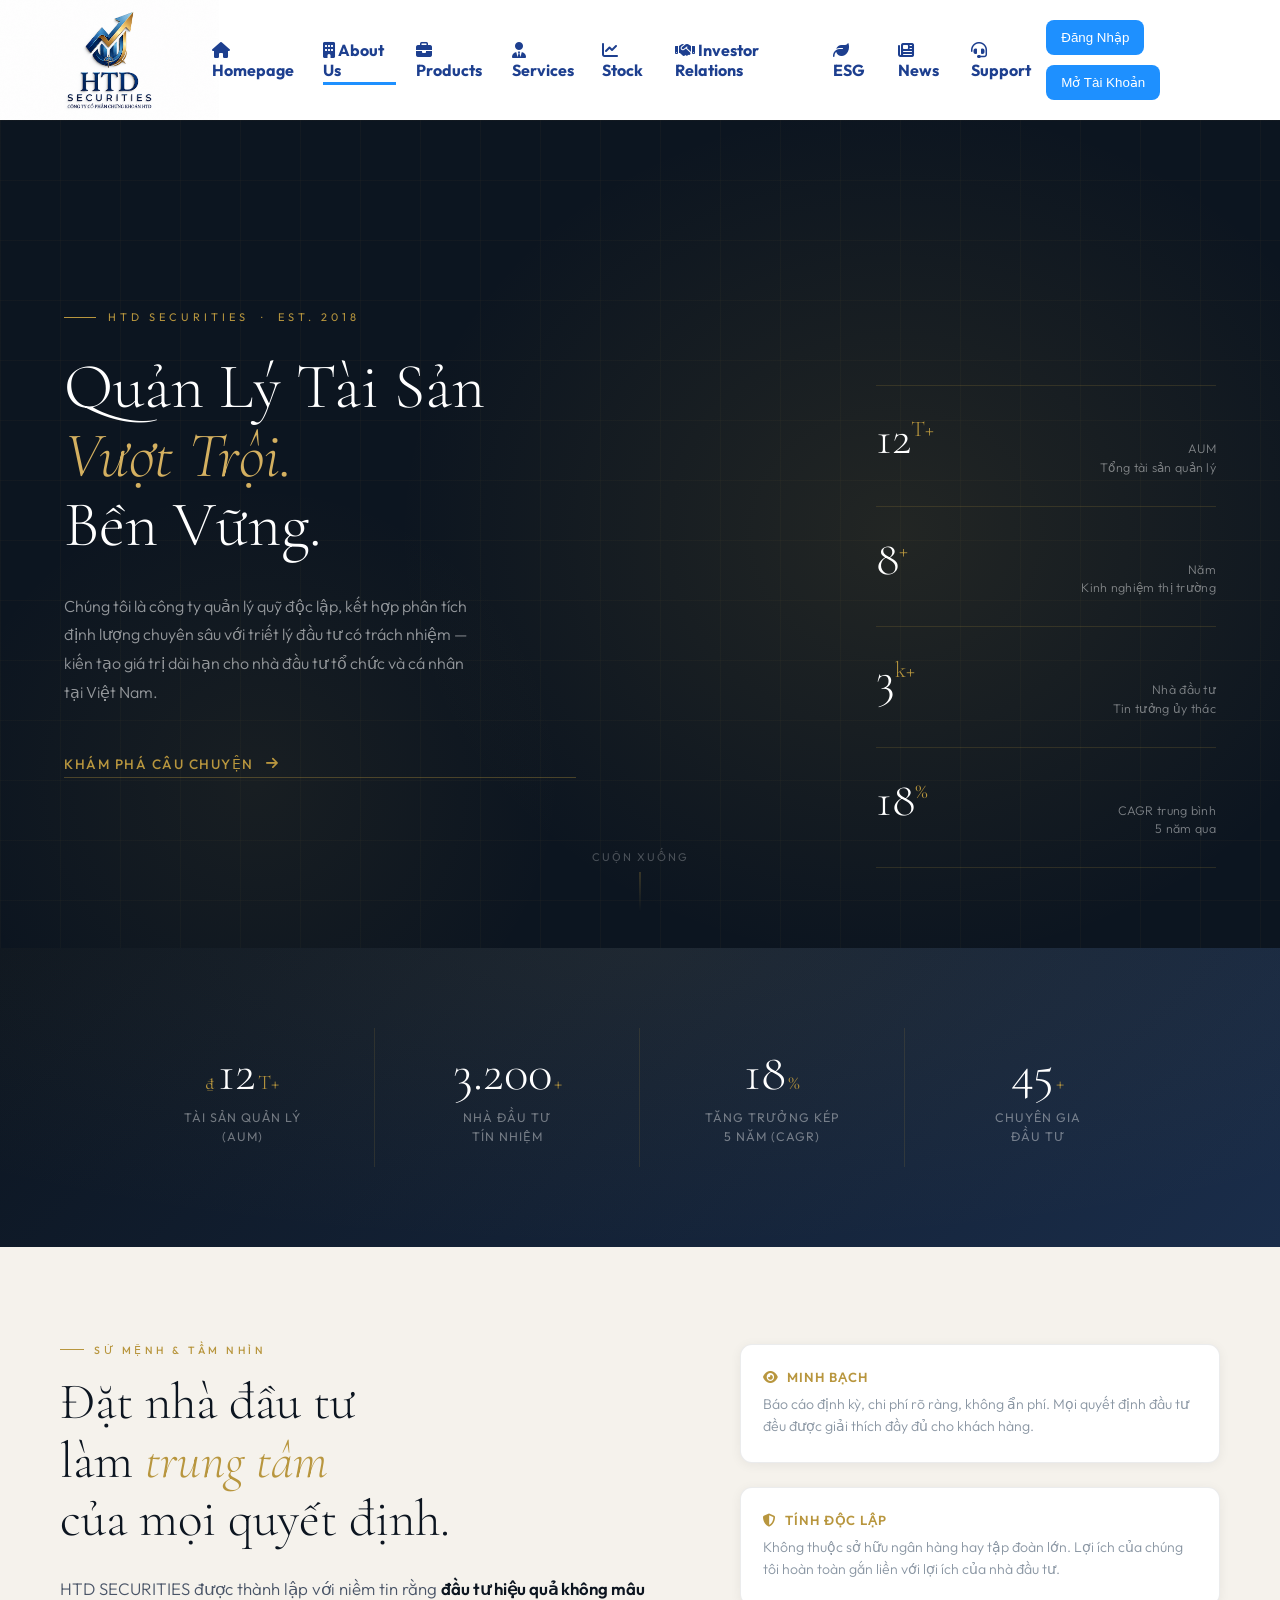
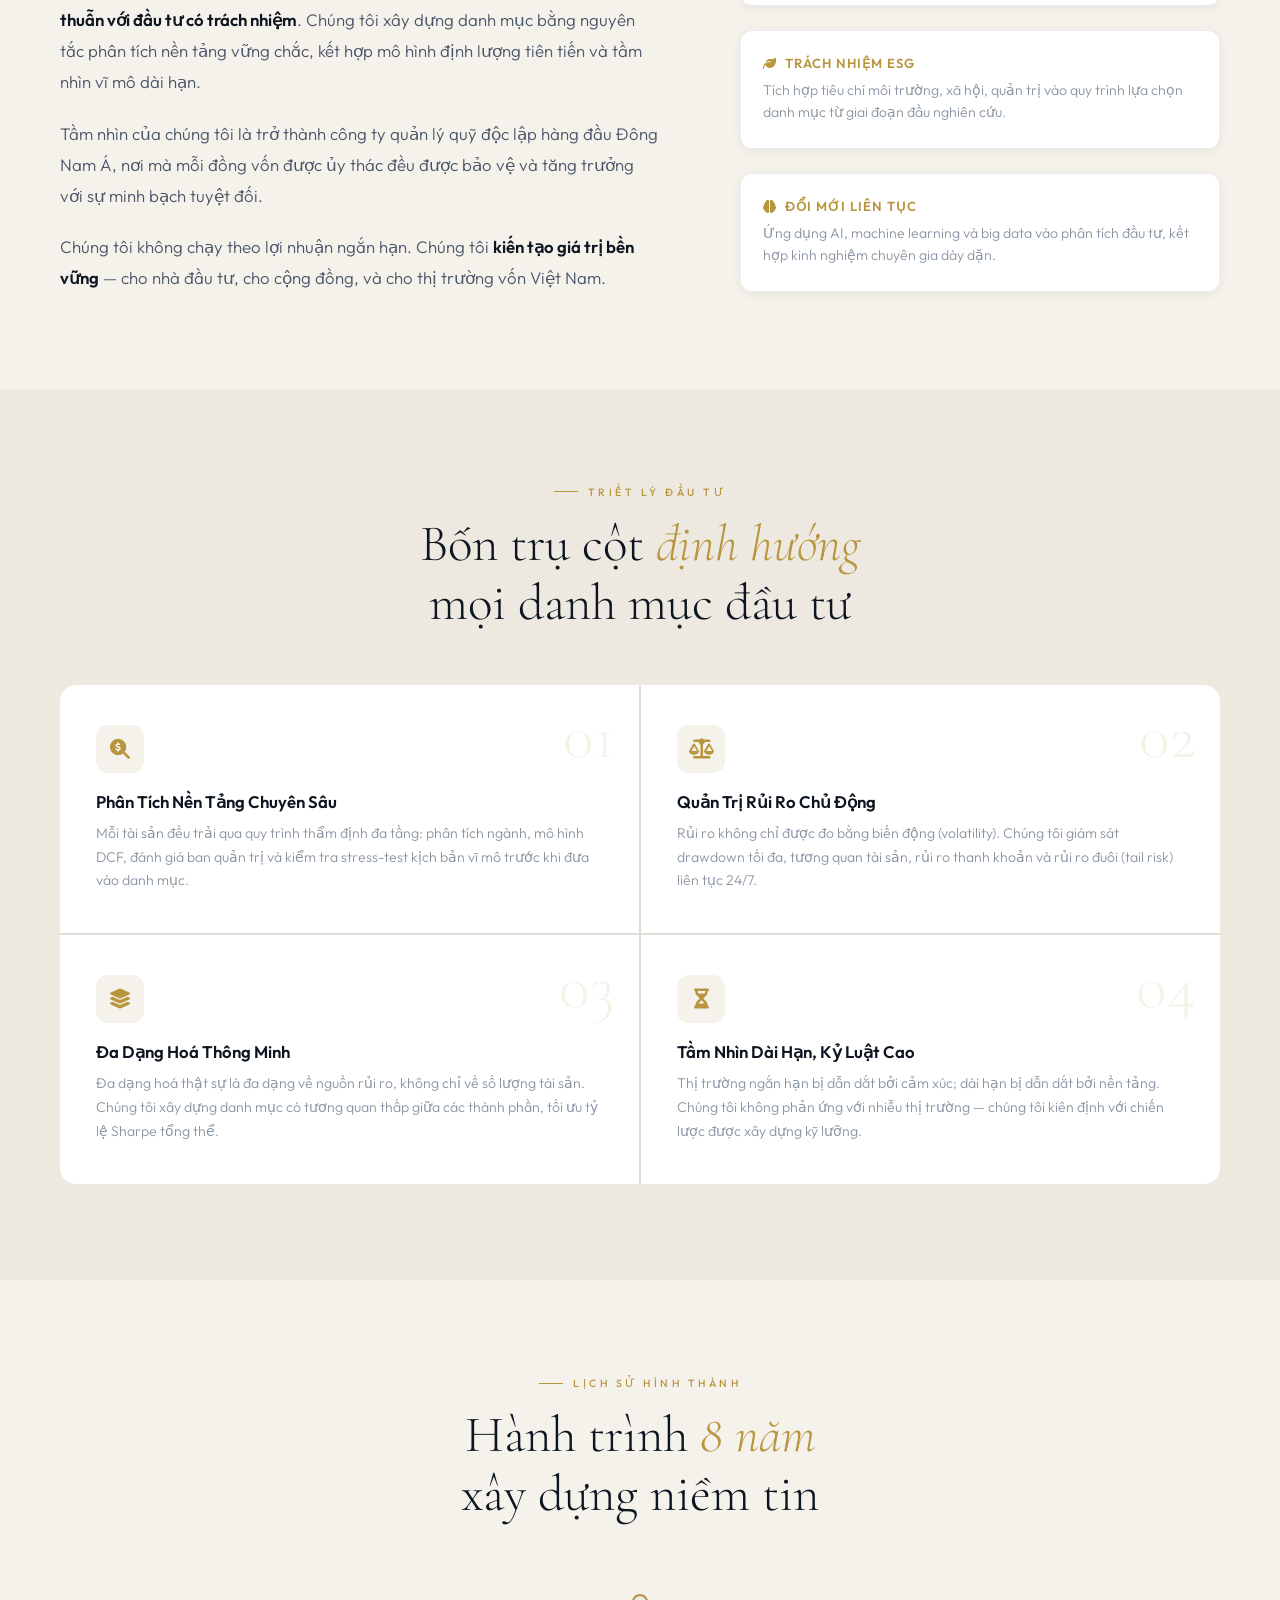
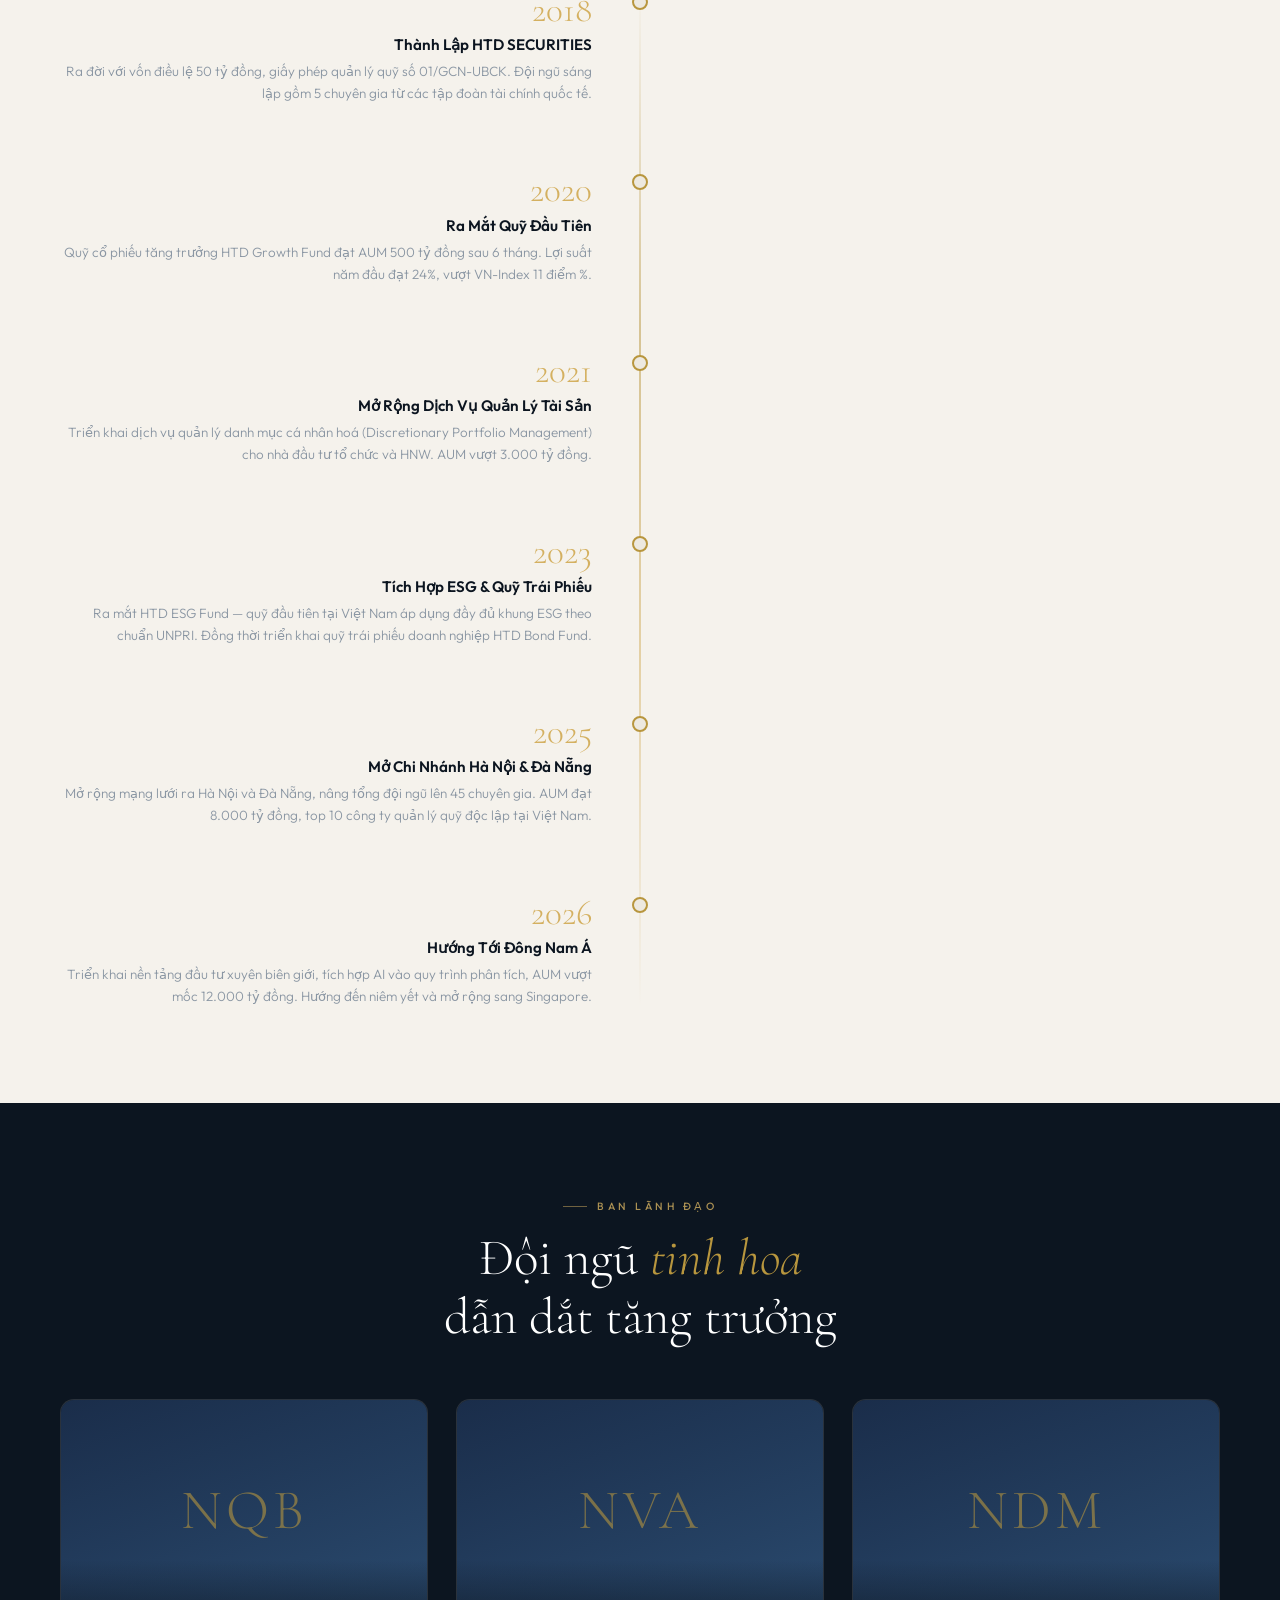
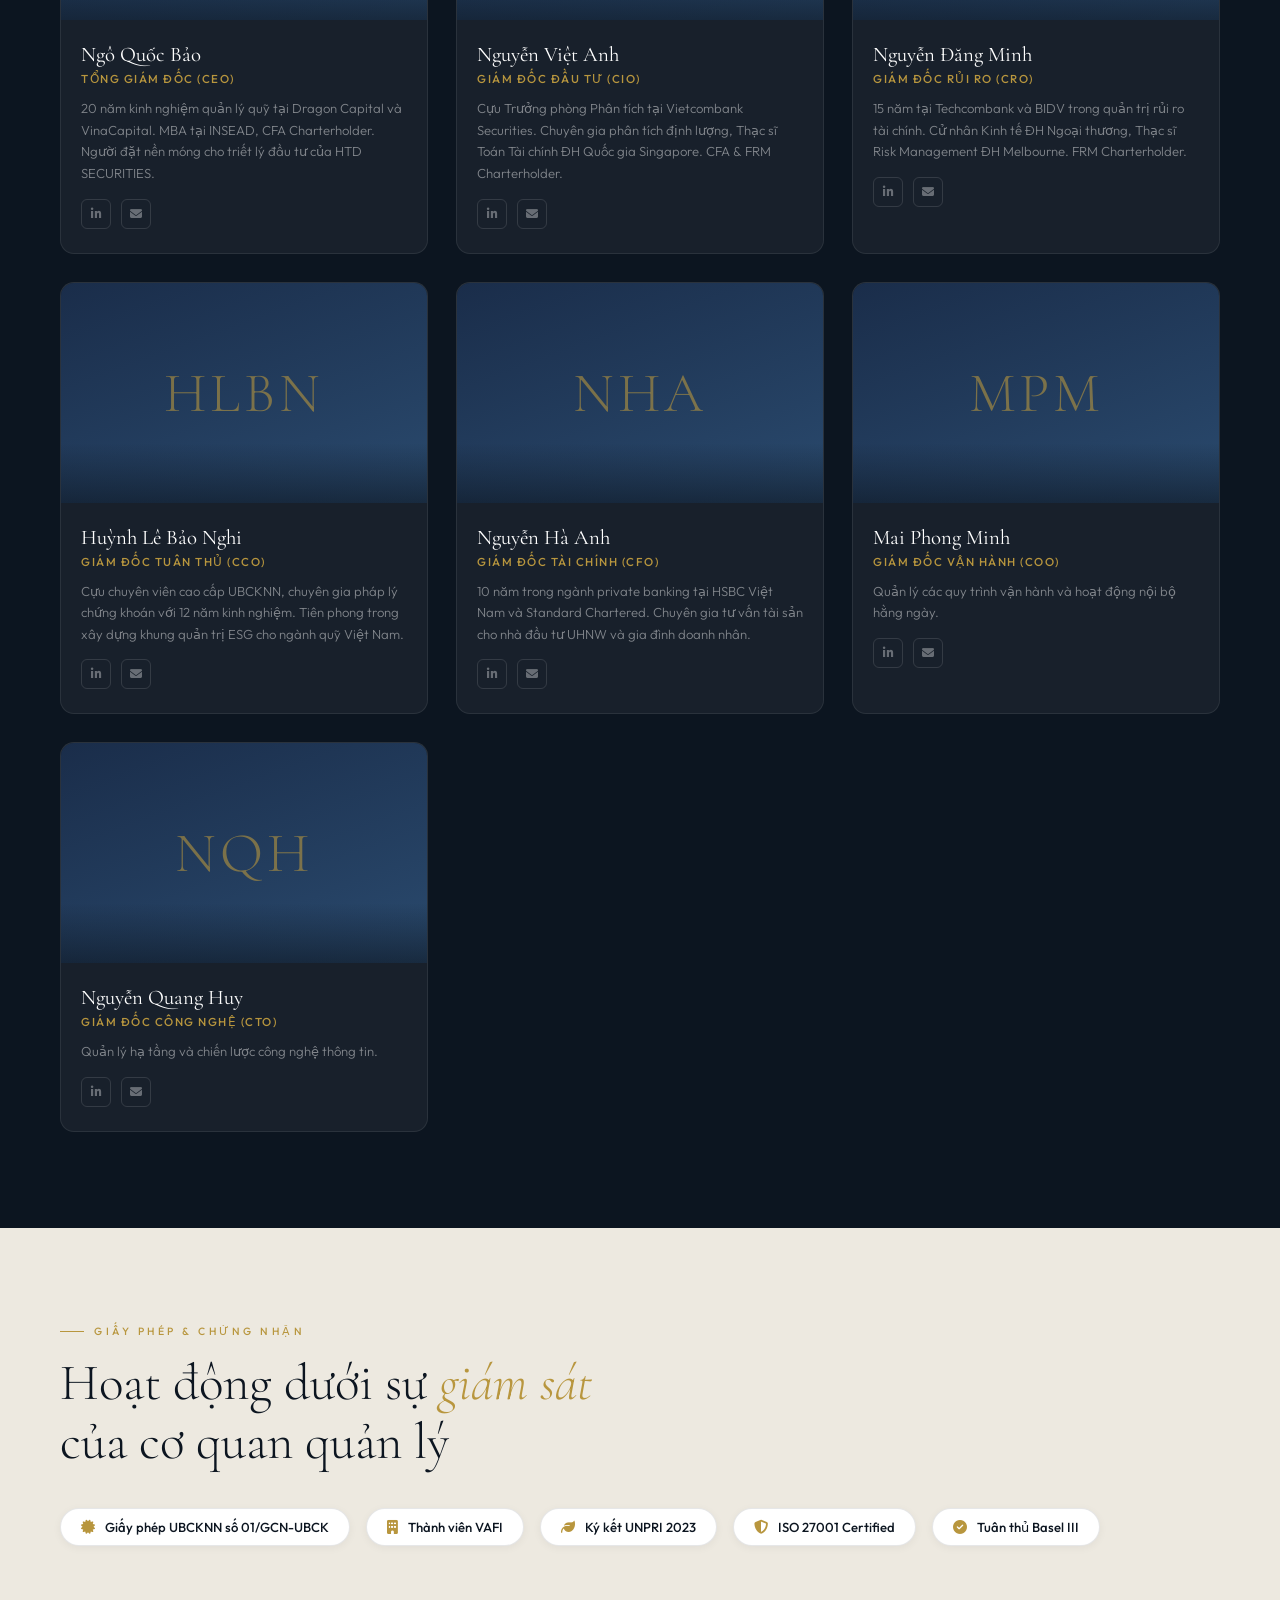
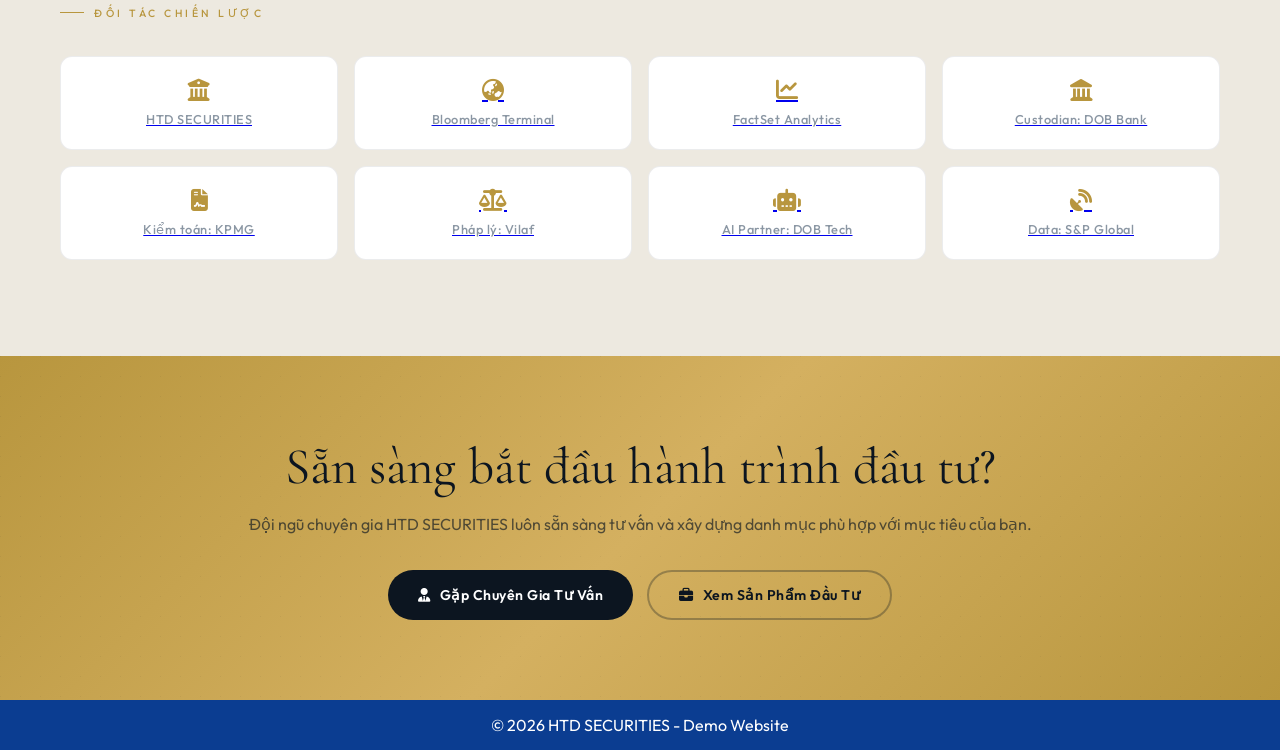
==== about.html @ 41623edc "update" ====
<!DOCTYPE html>
<html lang="vi">
<head>
<meta charset="UTF-8">
<meta name="viewport" content="width=device-width, initial-scale=1.0">
<title>Về Chúng Tôi — HTD SECURITIES</title>
<link rel="stylesheet" href="style.css">
<link rel="stylesheet" href="https://cdnjs.cloudflare.com/ajax/libs/font-awesome/6.4.0/css/all.min.css">
<link href="https://fonts.googleapis.com/css2?family=Cormorant+Garamond:ital,wght@0,300;0,400;0,600;0,700;1,300;1,400&family=Outfit:wght@300;400;500;600&display=swap" rel="stylesheet">

<style>
/* ═══════════════════════════════════════════
   VARIABLES & RESET
═══════════════════════════════════════════ */
:root {
  --ink:      #0c1520;
  --ink2:     #1a2d4a;
  --gold:     #b8963e;
  --gold2:    #d4b060;
  --gold3:    #f0d890;
  --stone:    #f5f2ec;
  --stone2:   #ede9e0;
  --mist:     #8a96a3;
  --white:    #ffffff;
  --ff-serif: 'Cormorant Garamond', Georgia, serif;
  --ff-sans:  'Outfit', sans-serif;
  --ease-out: cubic-bezier(.22,1,.36,1);
}
*, *::before, *::after { box-sizing: border-box; margin: 0; padding: 0; }
html { scroll-behavior: smooth; }
body { font-family: var(--ff-sans); background: var(--stone); color: var(--ink); overflow-x: hidden; }

/* ═══════════════════════════════════════════
   HERO — full viewport, editorial split
═══════════════════════════════════════════ */
.ab-hero {
  min-height: 92vh;
  background: var(--ink);
  display: grid;
  grid-template-columns: 1fr 1fr;
  position: relative;
  overflow: hidden;
}
.ab-hero::before {
  content: '';
  position: absolute;
  inset: 0;
  background:
    radial-gradient(ellipse 60% 80% at 70% 50%, rgba(184,150,62,.13) 0%, transparent 65%),
    radial-gradient(ellipse 40% 60% at 20% 80%, rgba(184,150,62,.07) 0%, transparent 60%);
  pointer-events: none;
}
/* fine grid texture */
.ab-hero::after {
  content: '';
  position: absolute; inset: 0;
  background-image: linear-gradient(rgba(184,150,62,.04) 1px, transparent 1px),
                    linear-gradient(90deg, rgba(184,150,62,.04) 1px, transparent 1px);
  background-size: 60px 60px;
  pointer-events: none;
}

.hero-left {
  padding: 120px 64px 100px;
  display: flex;
  flex-direction: column;
  justify-content: center;
  position: relative;
  z-index: 2;
}
.hero-eyebrow {
  font-family: var(--ff-sans);
  font-size: 11px;
  letter-spacing: 4px;
  text-transform: uppercase;
  color: var(--gold);
  margin-bottom: 28px;
  display: flex;
  align-items: center;
  gap: 12px;
  opacity: 0;
  animation: fadeUp .8s var(--ease-out) .2s forwards;
}
.hero-eyebrow::before {
  content: '';
  display: inline-block;
  width: 32px; height: 1px;
  background: var(--gold);
}
.hero-h1 {
  font-family: var(--ff-serif);
  font-size: clamp(3rem, 5vw, 5.5rem);
  font-weight: 300;
  color: var(--white);
  line-height: 1.08;
  margin-bottom: 32px;
  opacity: 0;
  animation: fadeUp .9s var(--ease-out) .35s forwards;
}
.hero-h1 em {
  font-style: italic;
  color: var(--gold2);
  font-weight: 300;
}
.hero-desc {
  font-size: 1rem;
  color: rgba(255,255,255,.55);
  line-height: 1.8;
  max-width: 420px;
  margin-bottom: 48px;
  font-weight: 300;
  opacity: 0;
  animation: fadeUp .9s var(--ease-out) .5s forwards;
}
.hero-cta {
  display: inline-flex;
  align-items: center;
  gap: 12px;
  font-size: .85rem;
  letter-spacing: 1.5px;
  text-transform: uppercase;
  color: var(--gold);
  text-decoration: none;
  border-bottom: 1px solid rgba(184,150,62,.35);
  padding-bottom: 4px;
  transition: gap .3s, color .2s;
  font-weight: 500;
  opacity: 0;
  animation: fadeUp .9s var(--ease-out) .65s forwards;
}
.hero-cta:hover { gap: 20px; color: var(--gold2); }

/* RIGHT — vertical stat pillars */
.hero-right {
  display: flex;
  align-items: flex-end;
  justify-content: flex-end;
  padding: 100px 64px 80px 32px;
  position: relative;
  z-index: 2;
}
.stat-pillars {
  display: flex;
  flex-direction: column;
  gap: 0;
  width: 100%;
  max-width: 340px;
}
.stat-pillar {
  border-top: 1px solid rgba(184,150,62,.18);
  padding: 28px 0;
  display: flex;
  align-items: baseline;
  justify-content: space-between;
  gap: 20px;
  opacity: 0;
  animation: fadeIn .8s var(--ease-out) forwards;
}
.stat-pillar:nth-child(1) { animation-delay: .5s }
.stat-pillar:nth-child(2) { animation-delay: .65s }
.stat-pillar:nth-child(3) { animation-delay: .8s }
.stat-pillar:nth-child(4) { animation-delay: .95s }
.stat-pillar:last-child { border-bottom: 1px solid rgba(184,150,62,.18); }
.sp-num {
  font-family: var(--ff-serif);
  font-size: 3rem;
  font-weight: 300;
  color: var(--white);
  line-height: 1;
  white-space: nowrap;
}
.sp-num span { font-size: 1.4rem; color: var(--gold); vertical-align: super; }
.sp-label {
  font-size: .78rem;
  color: rgba(255,255,255,.45);
  text-align: right;
  line-height: 1.5;
  font-weight: 300;
  letter-spacing: .3px;
}

/* scroll hint */
.hero-scroll {
  position: absolute;
  bottom: 36px; left: 50%;
  transform: translateX(-50%);
  display: flex; flex-direction: column; align-items: center; gap: 8px;
  color: rgba(255,255,255,.25); font-size: .7rem; letter-spacing: 2px; text-transform: uppercase;
  z-index: 3;
  animation: bobble 2s ease-in-out infinite;
}
.hero-scroll::after {
  content: '';
  width: 1px; height: 40px;
  background: linear-gradient(to bottom, rgba(184,150,62,.5), transparent);
  animation: grow 2s ease-in-out infinite;
}
@keyframes bobble { 0%,100%{transform:translateX(-50%) translateY(0)} 50%{transform:translateX(-50%) translateY(6px)} }
@keyframes grow { 0%,100%{transform:scaleY(1)} 50%{transform:scaleY(.5)} }

/* ═══════════════════════════════════════════
   SHARED LAYOUT
═══════════════════════════════════════════ */
.ab-section { padding: 96px 40px; }
.ab-section.alt { background: var(--stone2); }
.ab-section.dark { background: var(--ink); }
.inner { max-width: 1160px; margin: 0 auto; }

.section-tag {
  font-size: 10.5px; letter-spacing: 3.5px; text-transform: uppercase;
  color: var(--gold); font-weight: 500; margin-bottom: 16px;
  display: flex; align-items: center; gap: 10px;
}
.section-tag::before { content: ''; width: 24px; height: 1px; background: var(--gold); }
.section-tag.light { color: rgba(212,176,96,.8); }
.section-tag.light::before { background: rgba(212,176,96,.5); }

h2.ab-h2 {
  font-family: var(--ff-serif);
  font-size: clamp(2.2rem, 4vw, 3.5rem);
  font-weight: 300;
  line-height: 1.15;
  color: var(--ink);
  margin-bottom: 24px;
}
h2.ab-h2.light { color: var(--white); }
h2.ab-h2 em { font-style: italic; color: var(--gold); }

/* ═══════════════════════════════════════════
   MISSION — ASYMMETRIC SPLIT
═══════════════════════════════════════════ */
.mission-grid {
  display: grid;
  grid-template-columns: 5fr 4fr;
  gap: 80px;
  align-items: center;
}
.mission-body {
  font-size: 1.05rem;
  color: #4a5568;
  line-height: 1.85;
  font-weight: 300;
}
.mission-body p + p { margin-top: 20px; }
.mission-body strong { color: var(--ink); font-weight: 600; }

.mission-aside {
  display: flex;
  flex-direction: column;
  gap: 24px;
}
.value-chip {
  background: var(--white);
  border: 1px solid rgba(12,21,32,.08);
  border-radius: 12px;
  padding: 24px 22px;
  box-shadow: 0 2px 12px rgba(12,21,32,.06);
  transition: transform .25s, box-shadow .25s;
  position: relative;
  overflow: hidden;
}
.value-chip::before {
  content: '';
  position: absolute; top: 0; left: 0;
  width: 3px; height: 100%;
  background: var(--gold);
  transform: scaleY(0);
  transform-origin: bottom;
  transition: transform .3s var(--ease-out);
}
.value-chip:hover { transform: translateX(6px); box-shadow: 0 6px 24px rgba(12,21,32,.10); }
.value-chip:hover::before { transform: scaleY(1); }
.vc-title { font-size: .82rem; font-weight: 600; letter-spacing: 1px; text-transform: uppercase; color: var(--gold); margin-bottom: 8px; }
.vc-body { font-size: .88rem; color: var(--mist); line-height: 1.6; font-weight: 300; }

/* ═══════════════════════════════════════════
   HISTORY TIMELINE
═══════════════════════════════════════════ */
.timeline {
  position: relative;
  padding-left: 0;
}
.timeline::before {
  content: '';
  position: absolute;
  left: 50%;
  top: 0; bottom: 0;
  width: 1px;
  background: linear-gradient(to bottom, transparent, var(--gold), var(--gold2), transparent);
  transform: translateX(-50%);
}
.tl-item {
  display: grid;
  grid-template-columns: 1fr auto 1fr;
  gap: 0 40px;
  align-items: start;
  margin-bottom: 64px;
  position: relative;
}
.tl-item:last-child { margin-bottom: 0; }
.tl-left { text-align: right; padding-top: 4px; }
.tl-right { padding-top: 4px; }
.tl-item.flip .tl-left { grid-column: 3; grid-row: 1; text-align: left; }
.tl-item.flip .tl-dot { grid-column: 2; grid-row: 1; }
.tl-item.flip .tl-right { grid-column: 1; grid-row: 1; text-align: right; }

.tl-dot {
  width: 16px; height: 16px;
  border-radius: 50%;
  background: var(--stone2);
  border: 2.5px solid var(--gold);
  flex-shrink: 0;
  margin-top: 6px;
  position: relative;
  z-index: 1;
  transition: background .3s, transform .3s;
  cursor: default;
}
.tl-dot:hover { background: var(--gold); transform: scale(1.3); }

.tl-year {
  font-family: var(--ff-serif);
  font-size: 2.2rem;
  font-weight: 300;
  color: var(--gold2);
  line-height: 1;
  margin-bottom: 8px;
}
.tl-title {
  font-size: .95rem;
  font-weight: 600;
  color: var(--ink);
  margin-bottom: 6px;
}
.tl-body { font-size: .84rem; color: var(--mist); line-height: 1.65; font-weight: 300; }

/* ═══════════════════════════════════════════
   LEADERSHIP TEAM — magazine grid
═══════════════════════════════════════════ */
.team-grid {
  display: grid;
  grid-template-columns: repeat(3, 1fr);
  gap: 28px;
}
.team-card {
  background: rgba(255,255,255,.05);
  border: 1px solid rgba(255,255,255,.08);
  border-radius: 14px;
  overflow: hidden;
  transition: transform .3s, border-color .3s;
}
.team-card:hover { transform: translateY(-6px); border-color: rgba(184,150,62,.35); }

.tc-avatar {
  height: 220px;
  background: linear-gradient(160deg, var(--ink2), #2a4a6e);
  display: flex;
  align-items: center;
  justify-content: center;
  position: relative;
  overflow: hidden;
}
.tc-avatar::after {
  content: '';
  position: absolute; bottom: 0; left: 0; right: 0; height: 60px;
  background: linear-gradient(to top, rgba(12,21,32,.6), transparent);
}
.tc-initials {
  font-family: var(--ff-serif);
  font-size: 3.5rem;
  font-weight: 300;
  color: rgba(184,150,62,.6);
  letter-spacing: 4px;
  z-index: 1;
}
.tc-body { padding: 22px 20px 24px; }
.tc-name {
  font-family: var(--ff-serif);
  font-size: 1.3rem;
  font-weight: 400;
  color: var(--white);
  margin-bottom: 4px;
}
.tc-role {
  font-size: .72rem;
  letter-spacing: 1.5px;
  text-transform: uppercase;
  color: var(--gold);
  font-weight: 500;
  margin-bottom: 12px;
}
.tc-bio { font-size: .82rem; color: rgba(255,255,255,.45); line-height: 1.65; font-weight: 300; }
.tc-links { display: flex; gap: 10px; margin-top: 14px; }
.tc-links a {
  width: 30px; height: 30px;
  border: 1px solid rgba(255,255,255,.12);
  border-radius: 6px;
  display: flex; align-items: center; justify-content: center;
  color: rgba(255,255,255,.35); font-size: 12px;
  text-decoration: none;
  transition: border-color .2s, color .2s, background .2s;
}
.tc-links a:hover { border-color: var(--gold); color: var(--gold); background: rgba(184,150,62,.08); }

/* ═══════════════════════════════════════════
   NUMBERS — cinematic counter row
═══════════════════════════════════════════ */
.numbers-strip {
  background: linear-gradient(135deg, var(--ink) 0%, var(--ink2) 100%);
  padding: 80px 40px;
  position: relative;
  overflow: hidden;
}
.numbers-strip::before {
  content: '';
  position: absolute; inset: 0;
  background: radial-gradient(ellipse 80% 100% at 50% 0%, rgba(184,150,62,.08), transparent);
}
.numbers-grid {
  max-width: 1060px; margin: 0 auto;
  display: grid;
  grid-template-columns: repeat(4, 1fr);
  gap: 0;
  position: relative; z-index: 1;
}
.num-item {
  text-align: center;
  padding: 20px 24px;
  border-right: 1px solid rgba(184,150,62,.15);
}
.num-item:last-child { border-right: none; }
.num-val {
  font-family: var(--ff-serif);
  font-size: clamp(2.5rem, 4vw, 4rem);
  font-weight: 300;
  color: var(--white);
  line-height: 1;
  margin-bottom: 10px;
  display: flex; align-items: baseline; justify-content: center; gap: 2px;
}
.num-val .suf { font-size: 1.3rem; color: var(--gold); }
.num-val .pre { font-size: 1.3rem; color: var(--gold); margin-right: 2px; }
.num-label { font-size: .78rem; color: rgba(255,255,255,.4); letter-spacing: 1px; text-transform: uppercase; font-weight: 400; line-height: 1.5; }

/* ═══════════════════════════════════════════
   HTD SLOGAN SECTION
═══════════════════════════════════════════ */
.dobn-slogan-section {
  background: var(--ink);
  padding: 100px 40px;
  position: relative;
  overflow: hidden;
}
.dobn-slogan-section::before {
  content: 'HTD';
  position: absolute;
  font-family: var(--ff-serif);
  font-size: clamp(120px, 20vw, 280px);
  font-weight: 700;
  color: rgba(184,150,62,.04);
  top: 50%; left: 50%;
  transform: translate(-50%, -50%);
  white-space: nowrap;
  pointer-events: none;
  letter-spacing: 0.1em;
  user-select: none;
}
.slogan-header {
  text-align: center;
  margin-bottom: 72px;
  position: relative; z-index: 1;
}
.slogan-header .section-tag { justify-content: center; }
.slogan-header h2 {
  font-family: var(--ff-serif);
  font-size: clamp(1.8rem, 3vw, 2.8rem);
  font-weight: 300;
  color: var(--white);
  line-height: 1.2;
}
.slogan-header h2 em { font-style: italic; color: var(--gold2); }

.dobn-letters {
  display: grid;
  grid-template-columns: repeat(4, 1fr);
  gap: 0;
  max-width: 1100px;
  margin: 0 auto;
  position: relative; z-index: 1;
}
.dobn-letter-card {
  padding: 48px 36px;
  border-right: 1px solid rgba(184,150,62,.12);
  position: relative;
  overflow: hidden;
  transition: background .4s;
  cursor: default;
}
.dobn-letter-card:last-child { border-right: none; }
.dobn-letter-card:hover { background: rgba(184,150,62,.04); }

/* big letter bg watermark */
.dobn-letter-card::before {
  content: attr(data-letter);
  font-family: var(--ff-serif);
  font-size: 160px;
  font-weight: 700;
  color: rgba(184,150,62,.06);
  position: absolute;
  bottom: -20px; right: -10px;
  line-height: 1;
  pointer-events: none;
  transition: color .4s, transform .4s;
}
.dobn-letter-card:hover::before {
  color: rgba(184,150,62,.10);
  transform: scale(1.05) rotate(-3deg);
}

.dlc-letter {
  font-family: var(--ff-serif);
  font-size: 4.5rem;
  font-weight: 600;
  line-height: 1;
  margin-bottom: 8px;
  background: linear-gradient(135deg, var(--gold) 0%, var(--gold3) 100%);
  -webkit-background-clip: text;
  -webkit-text-fill-color: transparent;
  background-clip: text;
  display: inline-block;
  transition: transform .3s var(--ease-out);
}
.dobn-letter-card:hover .dlc-letter { transform: translateY(-4px); }

.dlc-word {
  font-family: var(--ff-sans);
  font-size: .72rem;
  letter-spacing: 3px;
  text-transform: uppercase;
  color: var(--gold);
  font-weight: 500;
  margin-bottom: 20px;
  opacity: .8;
}
.dlc-line {
  width: 28px; height: 1px;
  background: rgba(184,150,62,.35);
  margin-bottom: 18px;
  transition: width .4s var(--ease-out);
}
.dobn-letter-card:hover .dlc-line { width: 52px; background: var(--gold); }

.dlc-title {
  font-size: .95rem;
  font-weight: 600;
  color: var(--white);
  margin-bottom: 12px;
  line-height: 1.3;
}
.dlc-body {
  font-size: .83rem;
  color: rgba(255,255,255,.42);
  line-height: 1.7;
  font-weight: 300;
}
.dlc-icon {
  position: absolute;
  top: 48px; right: 36px;
  font-size: 18px;
  color: rgba(184,150,62,.25);
  transition: color .3s, transform .3s;
}
.dobn-letter-card:hover .dlc-icon { color: var(--gold); transform: scale(1.2); }

/* bottom accent bar */
.dobn-letter-card::after {
  content: '';
  position: absolute;
  bottom: 0; left: 0; right: 0;
  height: 2px;
  background: linear-gradient(to right, var(--gold), var(--gold3));
  transform: scaleX(0);
  transform-origin: left;
  transition: transform .4s var(--ease-out);
}
.dobn-letter-card:hover::after { transform: scaleX(1); }

/* ═══════════════════════════════════════════
   HISTORY TIMELINE — horizontal card style
═══════════════════════════════════════════ */
.history-section {
  background: var(--stone2);
  padding: 96px 0 96px;
  overflow: hidden;
}
.history-inner {
  max-width: 1160px;
  margin: 0 auto;
  padding: 0 40px;
}
.history-header {
  text-align: center;
  margin-bottom: 64px;
}

/* horizontal scroll track */
.timeline-track {
  position: relative;
  display: flex;
  gap: 0;
  overflow-x: auto;
  padding-bottom: 32px;
  scroll-snap-type: x mandatory;
  -webkit-overflow-scrolling: touch;
  scrollbar-width: thin;
  scrollbar-color: var(--gold) rgba(184,150,62,.1);
}
.timeline-track::-webkit-scrollbar { height: 3px; }
.timeline-track::-webkit-scrollbar-track { background: rgba(184,150,62,.1); border-radius: 2px; }
.timeline-track::-webkit-scrollbar-thumb { background: var(--gold); border-radius: 2px; }

/* connecting line above cards */
.timeline-track::before {
  content: '';
  position: absolute;
  top: 28px;
  left: 0; right: 0;
  height: 1px;
  background: linear-gradient(to right,
    transparent 0%,
    rgba(184,150,62,.3) 5%,
    var(--gold) 20%,
    var(--gold2) 50%,
    var(--gold) 80%,
    rgba(184,150,62,.3) 95%,
    transparent 100%
  );
  z-index: 0;
}

.tl-card {
  flex: 0 0 260px;
  scroll-snap-align: start;
  padding: 0 16px;
  position: relative;
}
.tl-card:first-child { padding-left: 0; }
.tl-card:last-child { padding-right: 0; }

.tl-card-dot {
  width: 14px; height: 14px;
  border-radius: 50%;
  border: 2px solid var(--gold);
  background: var(--stone2);
  margin: 0 auto 28px;
  position: relative; z-index: 1;
  transition: background .3s, transform .3s, box-shadow .3s;
  cursor: pointer;
}
.tl-card:hover .tl-card-dot {
  background: var(--gold);
  transform: scale(1.4);
  box-shadow: 0 0 0 5px rgba(184,150,62,.2);
}

.tl-card-inner {
  background: var(--white);
  border: 1px solid rgba(12,21,32,.08);
  border-radius: 14px;
  padding: 24px 22px;
  box-shadow: 0 2px 12px rgba(12,21,32,.06);
  transition: transform .3s var(--ease-out), box-shadow .3s, border-color .3s;
  position: relative;
  overflow: hidden;
}
.tl-card-inner::before {
  content: '';
  position: absolute;
  top: 0; left: 0; right: 0;
  height: 3px;
  background: linear-gradient(to right, var(--gold), var(--gold2));
  transform: scaleX(0);
  transform-origin: left;
  transition: transform .4s var(--ease-out);
}
.tl-card:hover .tl-card-inner {
  transform: translateY(-6px);
  box-shadow: 0 12px 32px rgba(12,21,32,.12);
  border-color: rgba(184,150,62,.3);
}
.tl-card:hover .tl-card-inner::before { transform: scaleX(1); }

.tlc-year {
  font-family: var(--ff-serif);
  font-size: 2.4rem;
  font-weight: 300;
  color: rgba(184,150,62,.25);
  line-height: 1;
  margin-bottom: 10px;
}
.tlc-badge {
  display: inline-flex;
  align-items: center;
  gap: 5px;
  background: rgba(184,150,62,.08);
  border: 1px solid rgba(184,150,62,.2);
  color: var(--gold);
  font-size: .7rem;
  letter-spacing: 1px;
  text-transform: uppercase;
  padding: 3px 10px;
  border-radius: 50px;
  font-weight: 600;
  margin-bottom: 12px;
}
.tlc-title {
  font-size: .93rem;
  font-weight: 700;
  color: var(--ink);
  margin-bottom: 8px;
  line-height: 1.3;
}
.tlc-body {
  font-size: .81rem;
  color: var(--mist);
  line-height: 1.6;
  font-weight: 300;
}
.tlc-metric {
  margin-top: 14px;
  padding-top: 12px;
  border-top: 1px dashed rgba(12,21,32,.08);
  display: flex;
  align-items: baseline;
  gap: 6px;
}
.tlc-metric .m-val {
  font-family: var(--ff-serif);
  font-size: 1.5rem;
  font-weight: 400;
  color: var(--gold);
}
.tlc-metric .m-label {
  font-size: .75rem;
  color: var(--mist);
}

/* nav arrows */
.timeline-nav {
  display: flex;
  justify-content: center;
  align-items: center;
  gap: 12px;
  margin-top: 32px;
}
.tl-nav-btn {
  width: 40px; height: 40px;
  border-radius: 50%;
  border: 1px solid rgba(12,21,32,.15);
  background: var(--white);
  color: var(--ink);
  font-size: 14px;
  cursor: pointer;
  display: flex; align-items: center; justify-content: center;
  transition: background .2s, border-color .2s, color .2s;
  box-shadow: 0 2px 8px rgba(12,21,32,.06);
}
.tl-nav-btn:hover { background: var(--gold); border-color: var(--gold); color: var(--white); }
.tl-progress {
  height: 2px; flex: 1; max-width: 200px;
  background: rgba(12,21,32,.1);
  border-radius: 2px;
  overflow: hidden;
}
.tl-progress-fill {
  height: 100%;
  background: var(--gold);
  border-radius: 2px;
  width: 16.6%;
  transition: width .4s var(--ease-out);
}

/* ═══════════════════════════════════════════
   STRATEGY / INVESTMENT PHILOSOPHY
═══════════════════════════════════════════ */
.philosophy-grid {
  display: grid;
  grid-template-columns: repeat(2, 1fr);
  gap: 2px;
  background: rgba(12,21,32,.06);
  border-radius: 16px;
  overflow: hidden;
}
.ph-item {
  background: var(--white);
  padding: 40px 36px;
  position: relative;
  transition: background .25s;
}
.ph-item:hover { background: #fdfbf7; }
.ph-num {
  font-family: var(--ff-serif);
  font-size: 4rem;
  font-weight: 300;
  color: rgba(184,150,62,.12);
  line-height: 1;
  position: absolute;
  top: 20px; right: 24px;
}
.ph-icon {
  width: 48px; height: 48px;
  background: var(--stone);
  border-radius: 12px;
  display: flex; align-items: center; justify-content: center;
  font-size: 20px; color: var(--gold);
  margin-bottom: 18px;
  transition: background .2s;
}
.ph-item:hover .ph-icon { background: var(--gold); color: var(--white); }
.ph-title { font-size: 1.05rem; font-weight: 600; color: var(--ink); margin-bottom: 10px; }
.ph-body { font-size: .88rem; color: var(--mist); line-height: 1.7; font-weight: 300; }

/* ═══════════════════════════════════════════
   LICENSES & PARTNERS
═══════════════════════════════════════════ */
.license-row {
  display: flex; gap: 16px; flex-wrap: wrap; margin-top: 36px;
}
.license-chip {
  display: flex; align-items: center; gap: 10px;
  background: var(--white);
  border: 1px solid rgba(12,21,32,.10);
  border-radius: 50px;
  padding: 10px 20px;
  font-size: .82rem; font-weight: 500; color: var(--ink);
  box-shadow: 0 2px 8px rgba(12,21,32,.05);
}
.license-chip i { color: var(--gold); font-size: 14px; }

.partners-grid {
  display: grid;
  grid-template-columns: repeat(4, 1fr);
  gap: 16px;
  margin-top: 36px;
}
.partner-box {
  background: var(--white);
  border: 1px solid rgba(12,21,32,.08);
  border-radius: 12px;
  padding: 22px;
  display: flex; flex-direction: column; align-items: center; justify-content: center;
  gap: 10px;
  min-height: 90px;
  transition: border-color .2s, box-shadow .2s;
}
.partner-box:hover { border-color: rgba(184,150,62,.4); box-shadow: 0 4px 16px rgba(12,21,32,.08); }
.partner-box span { font-size: .8rem; color: var(--mist); text-align: center; font-weight: 500; letter-spacing: .5px; }
.partner-box i { font-size: 22px; color: var(--gold); }

/* ═══════════════════════════════════════════
   CTA SECTION
═══════════════════════════════════════════ */
.cta-band {
  background: linear-gradient(135deg, var(--gold) 0%, var(--gold2) 50%, #b8963e 100%);
  padding: 80px 40px;
  text-align: center;
  position: relative;
  overflow: hidden;
}
.cta-band::before {
  content: '';
  position: absolute; inset: 0;
  background: url("data:image/svg+xml,%3Csvg width='40' height='40' viewBox='0 0 40 40' xmlns='http://www.w3.org/2000/svg'%3E%3Ccircle cx='1' cy='1' r='1' fill='rgba(12,21,32,.08)'/%3E%3C/svg%3E");
  background-size: 20px 20px;
}
.cta-band h2 {
  font-family: var(--ff-serif);
  font-size: clamp(2rem, 4vw, 3.2rem);
  font-weight: 400;
  color: var(--ink);
  margin-bottom: 16px;
  position: relative;
}
.cta-band p { font-size: 1rem; color: rgba(12,21,32,.65); margin-bottom: 36px; position: relative; }
.cta-buttons { display: flex; gap: 14px; justify-content: center; flex-wrap: wrap; position: relative; }
.btn-dark {
  display: inline-flex; align-items: center; gap: 9px;
  background: var(--ink); color: var(--white);
  padding: 14px 30px; border-radius: 50px;
  font-family: var(--ff-sans); font-size: .88rem; font-weight: 600;
  text-decoration: none; border: none; cursor: pointer;
  letter-spacing: .5px;
  transition: background .2s, transform .2s;
}
.btn-dark:hover { background: var(--ink2); transform: translateY(-2px); }
.btn-outline-dark {
  display: inline-flex; align-items: center; gap: 9px;
  background: transparent; color: var(--ink);
  padding: 14px 30px; border-radius: 50px;
  font-family: var(--ff-sans); font-size: .88rem; font-weight: 600;
  text-decoration: none; border: 2px solid rgba(12,21,32,.3);
  cursor: pointer; letter-spacing: .5px;
  transition: border-color .2s, background .2s, transform .2s;
}
.btn-outline-dark:hover { border-color: var(--ink); background: rgba(12,21,32,.06); transform: translateY(-2px); }

/* ═══════════════════════════════════════════
   ANIMATIONS
═══════════════════════════════════════════ */
@keyframes fadeUp {
  from { opacity: 0; transform: translateY(24px); }
  to   { opacity: 1; transform: translateY(0); }
}
@keyframes fadeIn {
  from { opacity: 0; }
  to   { opacity: 1; }
}
.reveal {
  opacity: 0; transform: translateY(30px);
  transition: opacity .7s var(--ease-out), transform .7s var(--ease-out);
}
.reveal.visible { opacity: 1; transform: translateY(0); }
.reveal-delay-1 { transition-delay: .1s }
.reveal-delay-2 { transition-delay: .2s }
.reveal-delay-3 { transition-delay: .3s }
.reveal-delay-4 { transition-delay: .4s }

/* ═══════════════════════════════════════════
   RESPONSIVE
═══════════════════════════════════════════ */
@media (max-width: 960px) {
  .ab-hero { grid-template-columns: 1fr; min-height: auto; }
  .hero-left { padding: 100px 32px 60px; }
  .hero-right { display: none; }
  .mission-grid { grid-template-columns: 1fr; gap: 48px; }
  .team-grid { grid-template-columns: repeat(2, 1fr); }
  .numbers-grid { grid-template-columns: repeat(2, 1fr); }
  .num-item:nth-child(2) { border-right: none; }
  .philosophy-grid { grid-template-columns: 1fr; }
  .partners-grid { grid-template-columns: repeat(2, 1fr); }
  .timeline::before { left: 24px; }
  .tl-item { grid-template-columns: 0 auto 1fr; }
  .tl-item.flip { grid-template-columns: 0 auto 1fr; }
  .tl-item.flip .tl-left { grid-column: 3; text-align: left; }
  .tl-item.flip .tl-right { grid-column: 3; text-align: left; display: none; }
  .tl-left { display: none; }
}
@media (max-width: 600px) {
  .ab-section { padding: 60px 20px; }
  .hero-left { padding: 90px 20px 50px; }
  .team-grid { grid-template-columns: 1fr; }
  .numbers-grid { grid-template-columns: 1fr 1fr; }
}
</style>
</head>
<body>

<!-- ══ HEADER ══ -->
<header>
  <div class="logo"><img src="DOBN/logo.png"></div>
  <nav>
    <a href="index.html"><i class="fas fa-home"></i> Homepage</a>
    <a href="about.html" class="active"><i class="fas fa-building"></i> About Us</a>
    <a href="products.html"><i class="fas fa-briefcase"></i> Products</a>
    <a href="customer.html" class="highlight-nav"><i class="fas fa-user-tie"></i> Services</a>
    <a href="stocks.html"><i class="fas fa-chart-line"></i> Stock</a>
    <a href="shareholderc.html"><i class="fas fa-handshake"></i> Investor Relations</a>
    <a href="esg.html"><i class="fas fa-leaf"></i> ESG</a>
    <a href="news.html"><i class="fas fa-newspaper"></i> News</a>
    <a href="support.html"><i class="fas fa-headset"></i> Support</a>
  </nav>
  <div class="auth-buttons">
    <button class="btn-login">Đăng Nhập</button>
    <button class="btn-register">Mở Tài Khoản</button>
  </div>
</header>

<!-- Google tag -->
<script async src="https://www.googletagmanager.com/gtag/js?id=G-VVRTLD2GMN"></script>
<script>
  window.dataLayer = window.dataLayer || [];
  function gtag(){dataLayer.push(arguments);}
  gtag('js', new Date()); gtag('config', 'G-VVRTLD2GMN');
</script>

<!-- ══════════════════════════════════════════
     HERO
══════════════════════════════════════════ -->
<section class="ab-hero">
  <div class="hero-left">
    <div class="hero-eyebrow">HTD SECURITIES &nbsp;·&nbsp; Est. 2018</div>
    <h1 class="hero-h1">
      Quản Lý Tài Sản<br>
      <em>Vượt Trội.</em><br>
      Bền Vững.
    </h1>
    <p class="hero-desc">
      Chúng tôi là công ty quản lý quỹ độc lập, kết hợp phân tích định lượng chuyên sâu với triết lý đầu tư có trách nhiệm — kiến tạo giá trị dài hạn cho nhà đầu tư tổ chức và cá nhân tại Việt Nam.
    </p>
    <a href="#mission" class="hero-cta">Khám phá câu chuyện <i class="fas fa-arrow-right"></i></a>
  </div>
  <div class="hero-right">
    <div class="stat-pillars">
      <div class="stat-pillar">
        <div class="sp-num">12<span>T+</span></div>
        <div class="sp-label">AUM<br>Tổng tài sản quản lý</div>
      </div>
      <div class="stat-pillar">
        <div class="sp-num">8<span>+</span></div>
        <div class="sp-label">Năm<br>Kinh nghiệm thị trường</div>
      </div>
      <div class="stat-pillar">
        <div class="sp-num">3<span>k+</span></div>
        <div class="sp-label">Nhà đầu tư<br>Tin tưởng ủy thác</div>
      </div>
      <div class="stat-pillar">
        <div class="sp-num">18<span>%</span></div>
        <div class="sp-label">CAGR trung bình<br>5 năm qua</div>
      </div>
    </div>
  </div>
  <div class="hero-scroll">Cuộn xuống</div>
</section>

<!-- ══════════════════════════════════════════
     NUMBERS STRIP
══════════════════════════════════════════ -->
<div class="numbers-strip">
  <div class="numbers-grid">
    <div class="num-item reveal">
      <div class="num-val"><span class="pre">₫</span><span class="counter" data-target="12">0</span><span class="suf">T+</span></div>
      <div class="num-label">Tài Sản Quản Lý<br>(AUM)</div>
    </div>
    <div class="num-item reveal reveal-delay-1">
      <div class="num-val"><span class="counter" data-target="3200">0</span><span class="suf">+</span></div>
      <div class="num-label">Nhà Đầu Tư<br>Tín Nhiệm</div>
    </div>
    <div class="num-item reveal reveal-delay-2">
      <div class="num-val"><span class="counter" data-target="18">0</span><span class="suf">%</span></div>
      <div class="num-label">Tăng Trưởng Kép<br>5 Năm (CAGR)</div>
    </div>
    <div class="num-item reveal reveal-delay-3">
      <div class="num-val"><span class="counter" data-target="45">0</span><span class="suf">+</span></div>
      <div class="num-label">Chuyên Gia<br>Đầu Tư</div>
    </div>
  </div>
</div>

<!-- ══════════════════════════════════════════
     MISSION & VALUES
══════════════════════════════════════════ -->
<section class="ab-section" id="mission">
  <div class="inner">
    <div class="mission-grid">
      <div class="reveal">
        <div class="section-tag">Sứ Mệnh & Tầm Nhìn</div>
        <h2 class="ab-h2">Đặt nhà đầu tư<br>làm <em>trung tâm</em><br>của mọi quyết định.</h2>
        <div class="mission-body">
          <p>HTD SECURITIES được thành lập với niềm tin rằng <strong>đầu tư hiệu quả không mâu thuẫn với đầu tư có trách nhiệm</strong>. Chúng tôi xây dựng danh mục bằng nguyên tắc phân tích nền tảng vững chắc, kết hợp mô hình định lượng tiên tiến và tầm nhìn vĩ mô dài hạn.</p>
          <p>Tầm nhìn của chúng tôi là trở thành công ty quản lý quỹ độc lập hàng đầu Đông Nam Á, nơi mà mỗi đồng vốn được ủy thác đều được bảo vệ và tăng trưởng với sự minh bạch tuyệt đối.</p>
          <p>Chúng tôi không chạy theo lợi nhuận ngắn hạn. Chúng tôi <strong>kiến tạo giá trị bền vững</strong> — cho nhà đầu tư, cho cộng đồng, và cho thị trường vốn Việt Nam.</p>
        </div>
      </div>
      <div class="mission-aside">
        <div class="value-chip reveal reveal-delay-1">
          <div class="vc-title"><i class="fas fa-eye"></i>&nbsp; Minh Bạch</div>
          <div class="vc-body">Báo cáo định kỳ, chi phí rõ ràng, không ẩn phí. Mọi quyết định đầu tư đều được giải thích đầy đủ cho khách hàng.</div>
        </div>
        <div class="value-chip reveal reveal-delay-2">
          <div class="vc-title"><i class="fas fa-shield-alt"></i>&nbsp; Tính Độc Lập</div>
          <div class="vc-body">Không thuộc sở hữu ngân hàng hay tập đoàn lớn. Lợi ích của chúng tôi hoàn toàn gắn liền với lợi ích của nhà đầu tư.</div>
        </div>
        <div class="value-chip reveal reveal-delay-3">
          <div class="vc-title"><i class="fas fa-leaf"></i>&nbsp; Trách Nhiệm ESG</div>
          <div class="vc-body">Tích hợp tiêu chí môi trường, xã hội, quản trị vào quy trình lựa chọn danh mục từ giai đoạn đầu nghiên cứu.</div>
        </div>
        <div class="value-chip reveal reveal-delay-4">
          <div class="vc-title"><i class="fas fa-brain"></i>&nbsp; Đổi Mới Liên Tục</div>
          <div class="vc-body">Ứng dụng AI, machine learning và big data vào phân tích đầu tư, kết hợp kinh nghiệm chuyên gia dày dặn.</div>
        </div>
      </div>
    </div>
  </div>
</section>

<!-- ══════════════════════════════════════════
     INVESTMENT PHILOSOPHY
══════════════════════════════════════════ -->
<section class="ab-section alt">
  <div class="inner">
    <div style="text-align:center;margin-bottom:52px" class="reveal">
      <div class="section-tag" style="justify-content:center">Triết Lý Đầu Tư</div>
      <h2 class="ab-h2">Bốn trụ cột <em>định hướng</em><br>mọi danh mục đầu tư</h2>
    </div>
    <div class="philosophy-grid reveal">
      <div class="ph-item">
        <div class="ph-num">01</div>
        <div class="ph-icon"><i class="fas fa-search-dollar"></i></div>
        <div class="ph-title">Phân Tích Nền Tảng Chuyên Sâu</div>
        <div class="ph-body">Mỗi tài sản đều trải qua quy trình thẩm định đa tầng: phân tích ngành, mô hình DCF, đánh giá ban quản trị và kiểm tra stress-test kịch bản vĩ mô trước khi đưa vào danh mục.</div>
      </div>
      <div class="ph-item">
        <div class="ph-num">02</div>
        <div class="ph-icon"><i class="fas fa-balance-scale"></i></div>
        <div class="ph-title">Quản Trị Rủi Ro Chủ Động</div>
        <div class="ph-body">Rủi ro không chỉ được đo bằng biến động (volatility). Chúng tôi giám sát drawdown tối đa, tương quan tài sản, rủi ro thanh khoản và rủi ro đuôi (tail risk) liên tục 24/7.</div>
      </div>
      <div class="ph-item">
        <div class="ph-num">03</div>
        <div class="ph-icon"><i class="fas fa-layer-group"></i></div>
        <div class="ph-title">Đa Dạng Hoá Thông Minh</div>
        <div class="ph-body">Đa dạng hoá thật sự là đa dạng về nguồn rủi ro, không chỉ về số lượng tài sản. Chúng tôi xây dựng danh mục có tương quan thấp giữa các thành phần, tối ưu tỷ lệ Sharpe tổng thể.</div>
      </div>
      <div class="ph-item">
        <div class="ph-num">04</div>
        <div class="ph-icon"><i class="fas fa-hourglass-half"></i></div>
        <div class="ph-title">Tầm Nhìn Dài Hạn, Kỷ Luật Cao</div>
        <div class="ph-body">Thị trường ngắn hạn bị dẫn dắt bởi cảm xúc; dài hạn bị dẫn dắt bởi nền tảng. Chúng tôi không phản ứng với nhiễu thị trường — chúng tôi kiên định với chiến lược được xây dựng kỹ lưỡng.</div>
      </div>
    </div>
  </div>
</section>

<!-- ══════════════════════════════════════════
     HISTORY TIMELINE
══════════════════════════════════════════ -->
<section class="ab-section">
  <div class="inner">
    <div style="text-align:center;margin-bottom:64px" class="reveal">
      <div class="section-tag" style="justify-content:center">Lịch Sử Hình Thành</div>
      <h2 class="ab-h2">Hành trình <em>8 năm</em><br>xây dựng niềm tin</h2>
    </div>
    <div class="timeline">
      <div class="tl-item reveal">
        <div class="tl-left">
          <div class="tl-year">2018</div>
          <div class="tl-title">Thành Lập HTD SECURITIES</div>
          <div class="tl-body">Ra đời với vốn điều lệ 50 tỷ đồng, giấy phép quản lý quỹ số 01/GCN-UBCK. Đội ngũ sáng lập gồm 5 chuyên gia từ các tập đoàn tài chính quốc tế.</div>
        </div>
        <div class="tl-dot"></div>
        <div class="tl-right"></div>
      </div>
      <div class="tl-item flip reveal reveal-delay-1">
        <div class="tl-left"></div>
        <div class="tl-dot"></div>
        <div class="tl-right">
          <div class="tl-year">2020</div>
          <div class="tl-title">Ra Mắt Quỹ Đầu Tiên</div>
          <div class="tl-body">Quỹ cổ phiếu tăng trưởng HTD Growth Fund đạt AUM 500 tỷ đồng sau 6 tháng. Lợi suất năm đầu đạt 24%, vượt VN-Index 11 điểm %.</div>
        </div>
      </div>
      <div class="tl-item reveal reveal-delay-2">
        <div class="tl-left">
          <div class="tl-year">2021</div>
          <div class="tl-title">Mở Rộng Dịch Vụ Quản Lý Tài Sản</div>
          <div class="tl-body">Triển khai dịch vụ quản lý danh mục cá nhân hoá (Discretionary Portfolio Management) cho nhà đầu tư tổ chức và HNW. AUM vượt 3.000 tỷ đồng.</div>
        </div>
        <div class="tl-dot"></div>
        <div class="tl-right"></div>
      </div>
      <div class="tl-item flip reveal reveal-delay-1">
        <div class="tl-left"></div>
        <div class="tl-dot"></div>
        <div class="tl-right">
          <div class="tl-year">2023</div>
          <div class="tl-title">Tích Hợp ESG & Quỹ Trái Phiếu</div>
          <div class="tl-body">Ra mắt HTD ESG Fund — quỹ đầu tiên tại Việt Nam áp dụng đầy đủ khung ESG theo chuẩn UNPRI. Đồng thời triển khai quỹ trái phiếu doanh nghiệp HTD Bond Fund.</div>
        </div>
      </div>
      <div class="tl-item reveal reveal-delay-2">
        <div class="tl-left">
          <div class="tl-year">2025</div>
          <div class="tl-title">Mở Chi Nhánh Hà Nội & Đà Nẵng</div>
          <div class="tl-body">Mở rộng mạng lưới ra Hà Nội và Đà Nẵng, nâng tổng đội ngũ lên 45 chuyên gia. AUM đạt 8.000 tỷ đồng, top 10 công ty quản lý quỹ độc lập tại Việt Nam.</div>
        </div>
        <div class="tl-dot"></div>
        <div class="tl-right"></div>
      </div>
      <div class="tl-item flip reveal reveal-delay-1">
        <div class="tl-left"></div>
        <div class="tl-dot"></div>
        <div class="tl-right">
          <div class="tl-year">2026</div>
          <div class="tl-title">Hướng Tới Đông Nam Á</div>
          <div class="tl-body">Triển khai nền tảng đầu tư xuyên biên giới, tích hợp AI vào quy trình phân tích, AUM vượt mốc 12.000 tỷ đồng. Hướng đến niêm yết và mở rộng sang Singapore.</div>
        </div>
      </div>
    </div>
  </div>
</section>

<!-- ══════════════════════════════════════════
     LEADERSHIP TEAM
══════════════════════════════════════════ -->
<section class="ab-section dark">
  <div class="inner">
    <div style="text-align:center;margin-bottom:52px" class="reveal">
      <div class="section-tag light" style="justify-content:center">Ban Lãnh Đạo</div>
      <h2 class="ab-h2 light">Đội ngũ <em>tinh hoa</em><br>dẫn dắt tăng trưởng</h2>
    </div>
    <div class="team-grid">
      <div class="team-card reveal">
        <div class="tc-avatar"><div class="tc-initials">NQB</div></div>
        <div class="tc-body">
          <div class="tc-name">Ngô Quốc Bảo</div>
          <div class="tc-role">Tổng Giám Đốc (CEO)</div>
          <div class="tc-bio">20 năm kinh nghiệm quản lý quỹ tại Dragon Capital và VinaCapital. MBA tại INSEAD, CFA Charterholder. Người đặt nền móng cho triết lý đầu tư của HTD SECURITIES.</div>
          <div class="tc-links">
            <a href="#"><i class="fab fa-linkedin-in"></i></a>
            <a href="#"><i class="fas fa-envelope"></i></a>
          </div>
        </div>
      </div>
      <div class="team-card reveal reveal-delay-1">
        <div class="tc-avatar"><div class="tc-initials">NVA</div></div>
        <div class="tc-body">
          <div class="tc-name">Nguyễn Việt Anh</div>
          <div class="tc-role">Giám Đốc Đầu Tư (CIO)</div>
          <div class="tc-bio">Cựu Trưởng phòng Phân tích tại Vietcombank Securities. Chuyên gia phân tích định lượng, Thạc sĩ Toán Tài chính ĐH Quốc gia Singapore. CFA & FRM Charterholder.</div>
          <div class="tc-links">
            <a href="#"><i class="fab fa-linkedin-in"></i></a>
            <a href="#"><i class="fas fa-envelope"></i></a>
          </div>
        </div>
      </div>
      <div class="team-card reveal reveal-delay-2">
        <div class="tc-avatar"><div class="tc-initials">NDM</div></div>
        <div class="tc-body">
          <div class="tc-name">Nguyễn Đăng Minh</div>
          <div class="tc-role">Giám Đốc Rủi Ro (CRO)</div>
          <div class="tc-bio">15 năm tại Techcombank và BIDV trong quản trị rủi ro tài chính. Cử nhân Kinh tế ĐH Ngoại thương, Thạc sĩ Risk Management ĐH Melbourne. FRM Charterholder.</div>
          <div class="tc-links">
            <a href="#"><i class="fab fa-linkedin-in"></i></a>
            <a href="#"><i class="fas fa-envelope"></i></a>
          </div>
        </div>
      </div>
      <div class="team-card reveal reveal-delay-1">
        <div class="tc-avatar"><div class="tc-initials">HLBN</div></div>
        <div class="tc-body">
          <div class="tc-name">Huỳnh Lê Bảo Nghi</div>
          <div class="tc-role">Giám Đốc Tuân Thủ (CCO)</div>
          <div class="tc-bio">Cựu chuyên viên cao cấp UBCKNN, chuyên gia pháp lý chứng khoán với 12 năm kinh nghiệm. Tiên phong trong xây dựng khung quản trị ESG cho ngành quỹ Việt Nam.</div>
          <div class="tc-links">
            <a href="#"><i class="fab fa-linkedin-in"></i></a>
            <a href="#"><i class="fas fa-envelope"></i></a>
          </div>
        </div>
      </div>
      <div class="team-card reveal reveal-delay-3">
        <div class="tc-avatar"><div class="tc-initials">NHA</div></div>
        <div class="tc-body">
          <div class="tc-name">Nguyễn Hà Anh</div>
          <div class="tc-role">Giám Đốc Tài Chính (CFO)</div>
          <div class="tc-bio">10 năm trong ngành private banking tại HSBC Việt Nam và Standard Chartered. Chuyên gia tư vấn tài sản cho nhà đầu tư UHNW và gia đình doanh nhân.</div>
          <div class="tc-links">
            <a href="#"><i class="fab fa-linkedin-in"></i></a>
            <a href="#"><i class="fas fa-envelope"></i></a>
          </div>
        </div>
      </div>
      <div class="team-card reveal reveal-delay-1">
        <div class="tc-avatar"><div class="tc-initials">MPM</div></div>
        <div class="tc-body">
          <div class="tc-name">Mai Phong Minh</div>
          <div class="tc-role">Giám Đốc Vận Hành (COO)</div>
          <div class="tc-bio">Quản lý các quy trình vận hành và hoạt động nội bộ hằng ngày.</div>
          <div class="tc-links">
            <a href="#"><i class="fab fa-linkedin-in"></i></a>
            <a href="#"><i class="fas fa-envelope"></i></a>
          </div>
        </div>
      </div>
      <div class="team-card reveal reveal-delay-2">
        <div class="tc-avatar"><div class="tc-initials">NQH</div></div>
        <div class="tc-body">
          <div class="tc-name">Nguyễn Quang Huy</div>
          <div class="tc-role">Giám Đốc Công Nghệ (CTO)</div>
          <div class="tc-bio">Quản lý hạ tầng và chiến lược công nghệ thông tin.</div>
          <div class="tc-links">
            <a href="#"><i class="fab fa-linkedin-in"></i></a>
            <a href="#"><i class="fas fa-envelope"></i></a>
          </div>
        </div>
      </div>
    </div>
  </div>
</section>

<!-- ══════════════════════════════════════════
     LICENSES & PARTNERS
══════════════════════════════════════════ -->
<section class="ab-section alt">
  <div class="inner">
    <div class="reveal">
      <div class="section-tag">Giấy Phép & Chứng Nhận</div>
      <h2 class="ab-h2">Hoạt động dưới sự <em>giám sát</em><br>của cơ quan quản lý</h2>
      <div class="license-row">
        <div class="license-chip"><i class="fas fa-certificate"></i> Giấy phép UBCKNN số 01/GCN-UBCK</div>
        <div class="license-chip"><i class="fas fa-building"></i> Thành viên VAFI</div>
        <div class="license-chip"><i class="fas fa-leaf"></i> Ký kết UNPRI 2023</div>
        <div class="license-chip"><i class="fas fa-shield-alt"></i> ISO 27001 Certified</div>
        <div class="license-chip"><i class="fas fa-check-circle"></i> Tuân thủ Basel III</div>
      </div>
    </div>
   <div style="margin-top:60px" class="reveal">
  <div class="section-tag">Đối Tác Chiến Lược</div>
  <div class="partners-grid">
    <a href="https://050611230112-crypto.github.io/DOBNCapital/home.html" target="_blank" class="partner-box"><i class="fas fa-university"></i><span>HTD SECURITIES</span></a>
    <a href="https://professional.bloomberg.com/products/bloomberg-terminal/" target="_blank" class="partner-box"><i class="fas fa-globe-asia"></i><span>Bloomberg Terminal</span></a>
    <a href="https://www.factset.com/solutions/portfolio-analytics" target="_blank" class="partner-box"><i class="fas fa-chart-line"></i><span>FactSet Analytics</span></a>
    <a href="https://050611230112-crypto.github.io/DOBNCapital/homebank.html" target="_blank" class="partner-box"><i class="fas fa-landmark"></i><span>Custodian: DOB Bank</span></a>
    <a href="https://kpmg.com/vn/vi.html" target="_blank" class="partner-box"><i class="fas fa-file-contract"></i><span>Kiểm toán: KPMG</span></a>
    <a href="https://www.vilaf.com.vn/" target="_blank" class="partner-box"><i class="fas fa-balance-scale"></i><span>Pháp lý: Vilaf</span></a>
    <a href="https://050611230112-crypto.github.io/DOBNCapital/aboutt.html" target="_blank" class="partner-box"><i class="fas fa-robot"></i><span>AI Partner: DOB Tech</span></a>
    <a href="https://www.spglobal.com/market-intelligence/en/solutions/products/sp-capital-iq-pro" target="_blank" class="partner-box"><i class="fas fa-satellite-dish"></i><span>Data: S&P Global</span></a>
  </div>
</div>
  </div>
</section>

<!-- ══════════════════════════════════════════
     CTA
══════════════════════════════════════════ -->
<section class="cta-band reveal">
  <h2>Sẵn sàng bắt đầu hành trình đầu tư?</h2>
  <p>Đội ngũ chuyên gia HTD SECURITIES luôn sẵn sàng tư vấn và xây dựng danh mục phù hợp với mục tiêu của bạn.</p>
  <div class="cta-buttons">
    <a href="customer.html" class="btn-dark"><i class="fas fa-user-tie"></i> Gặp Chuyên Gia Tư Vấn</a>
    <a href="products.html" class="btn-outline-dark"><i class="fas fa-briefcase"></i> Xem Sản Phẩm Đầu Tư</a>
  </div>
</section>

<!-- ══ FOOTER ══ -->
<footer>
  <p>© 2026 HTD SECURITIES - Demo Website</p>
</footer>

<script>
/* ── Scroll reveal ── */
const observer = new IntersectionObserver((entries) => {
  entries.forEach(e => { if(e.isIntersecting) e.target.classList.add('visible'); });
}, { threshold: 0.12 });
document.querySelectorAll('.reveal').forEach(el => observer.observe(el));

/* ── Counter animation ── */
function animateCounter(el) {
  const target = +el.dataset.target;
  const duration = 1600;
  const step = target / (duration / 16);
  let current = 0;
  const timer = setInterval(() => {
    current += step;
    if (current >= target) { current = target; clearInterval(timer); }
    el.textContent = target >= 100
      ? Math.floor(current).toLocaleString('vi-VN')
      : (Number.isInteger(target) ? Math.floor(current) : current.toFixed(0));
  }, 16);
}
const counterObs = new IntersectionObserver((entries) => {
  entries.forEach(e => {
    if(e.isIntersecting) {
      animateCounter(e.target);
      counterObs.unobserve(e.target);
    }
  });
}, { threshold: 0.5 });
document.querySelectorAll('.counter').forEach(el => counterObs.observe(el));
</script>
</body>
</html>
---- style.css ----
/* RESET */
body{
  margin:0;
  font-family: Arial, sans-serif;
  background:#e9edf5;
}

/* WRAPPER */
.wrapper{
  width:95%;
  margin:20px auto;
  border-radius:20px;
  overflow:hidden;
  box-shadow:0 5px 20px rgba(0,0,0,0.15);
  background:white;
}

/* HEADER */
header{
  background:white;
  color:#1d3f8f;
  padding:15px 25px;
  display:flex;
  justify-content:space-between;
  align-items:center;
}

/* LOGO */
.logo{
  display:flex;
  align-items:center;
  background:white;
  padding:5px 10px;
  border-radius:12px;
}

.logo img{
  height:80px; /* giảm lại cho cân */
  transform:scale(1.5);
}

/* MENU */
nav{
  display: flex;
  align-items: center;
  flex-wrap: nowrap; /* 👈 thêm dòng này */
}

nav a{
  color:#1d3f8f;
  margin-left:20px;
  text-decoration:none;
  font-size:16px;
  font-weight:bold;
  position:relative;
}

nav a:hover{
  color:#4da6ff;
}

/* ACTIVE MENU */
nav a.active::after{
  content:'';
  position:absolute;
  width:100%;
  height:3px;
  background:#1e90ff;
  left:0;
  bottom:-5px;
}

/* HERO */
.hero {
  position: relative;
  height: 450px; /* tăng chiều cao cho đúng hero */
  text-align: center;
  color: white;

  background: url('DOBN/1.png') center 20%/cover no-repeat;

  display: flex;
  flex-direction: column;
  justify-content: center;
  align-items: center;
}

/* overlay */
.hero::before {
  content: "";
  position: absolute;
  inset: 0;
  background: rgba(0,0,0,0.3);
  z-index: 1;/* giảm từ 0.5 -> 0.3 cho đỡ tối */
}

/* text */
.hero h1{
  position: relative;
  z-index: 2;
  color:white; /* đảm bảo trắng 100% */
  text-shadow: 0 3px 10px rgba(0,0,0,0.8);
},
.hero h2 {
  position: relative;
  z-index: 3;
  color:white; /* đảm bảo trắng 100% */
  text-shadow: 0 3px 10px rgba(0,0,0,0.8);
}

.hero h1 {
  font-size: 40px;
  margin: 0;
  font-weight: 700;
}

.hero h2 {
  font-weight: 400;
  margin-bottom: 10px;
}

/* content nổi lên */
.hero-content {
  position: relative;
  z-index: 0;
}
/* CONTAINER */
.container{
  padding:30px;
}

/* CARD */
.card{
  background:white;
  padding:20px;
  margin-bottom:20px;
  border-radius:10px;
  box-shadow:0 2px 5px rgba(0,0,0,0.1);
  transition:0.3s;
}

.card:hover{
  transform:translateY(-5px);
}

/* TABLE */
table{
  width:100%;
  border-collapse:collapse;
}

th{
  background:#0b3d91;
  color:white;
}

th,td{
  padding:10px;
  border-bottom:1px solid #ddd;
  text-align:center;
}

/* GALLERY */
.gallery{
  display:grid;
  grid-template-columns:repeat(3,1fr);
  gap:15px;
}

.gallery img{
  width:100%;
  height:200px;
  object-fit:cover;
  border-radius:10px;
  transition:0.3s;
}

.gallery img:hover{
  transform:scale(1.05);
}

/* BUTTON */
button{
  padding:10px 15px;
  margin:5px;
  border:none;
  background:#1e90ff;
  color:white;
  border-radius:8px;
  cursor:pointer;
}

button:hover{
  background:#0b3d91;
}
.container {
  width: 95%;
  margin: auto;
  overflow-x: auto; /* ✅ cho phép scroll ngang */
}

table {
  width: 100%;
  border-collapse: collapse;
  min-width: 1200px; /* ✅ giữ layout không bị bể */
}

.card {
  overflow-x: auto; /* ✅ backup thêm */
}
/* FOOTER */
/* FOOTER */
footer {
  background: #0b3d91;
  color: white;
  text-align: center;
  padding: 15px;
  
  /* Thêm những dòng này */
  width: 100%;
  box-sizing: border-box;
  margin-top: auto;
}

/* Đảm bảo body full height */
body {
  margin: 0;
  font-family: Arial, sans-serif;
  background: #e9edf5;
  min-height: 100vh;        /* ← thêm */
  display: flex;            /* ← thêm */
  flex-direction: column;   /* ← thêm */
}

/* Wrapper không được chiếm hết không gian */
.wrapper {
  width: 95%;
  margin: 20px auto;
  border-radius: 20px;
  overflow: hidden;
  box-shadow: 0 5px 20px rgba(0,0,0,0.15);
  background: white;
  flex: 1;   /* ← thêm dòng này */
}

.video-wrapper {
  display: flex;
  justify-content: center;
  align-items: center;
  padding: 40px;
}

.video-card {
  position: relative;
  width: 1200px;
  border-radius: 20px;
  overflow: hidden;
  box-shadow: 0 10px 30px rgba(0,0,0,0.25);
  transition: 0.3s ease;
  background: #000;
}

.video-card:hover {
  transform: translateY(-6px);
  box-shadow: 0 18px 45px rgba(0,0,0,0.35);
}

.video {
  width: 100%;
  height: 100%;
  display: block;
  object-fit: cover;
}

/* lớp phủ làm video nhìn “cinematic” hơn */
.video-overlay {
  position: absolute;
  inset: 0;
  background: linear-gradient(
    to top,
    rgba(0,0,0,0.55),
    rgba(0,0,0,0.05)
  );
  pointer-events: none;
}
/* Fix oklch cho html2canvas */
* {
    --tw-shadow-color: rgba(0,0,0,0.1) !important;
}
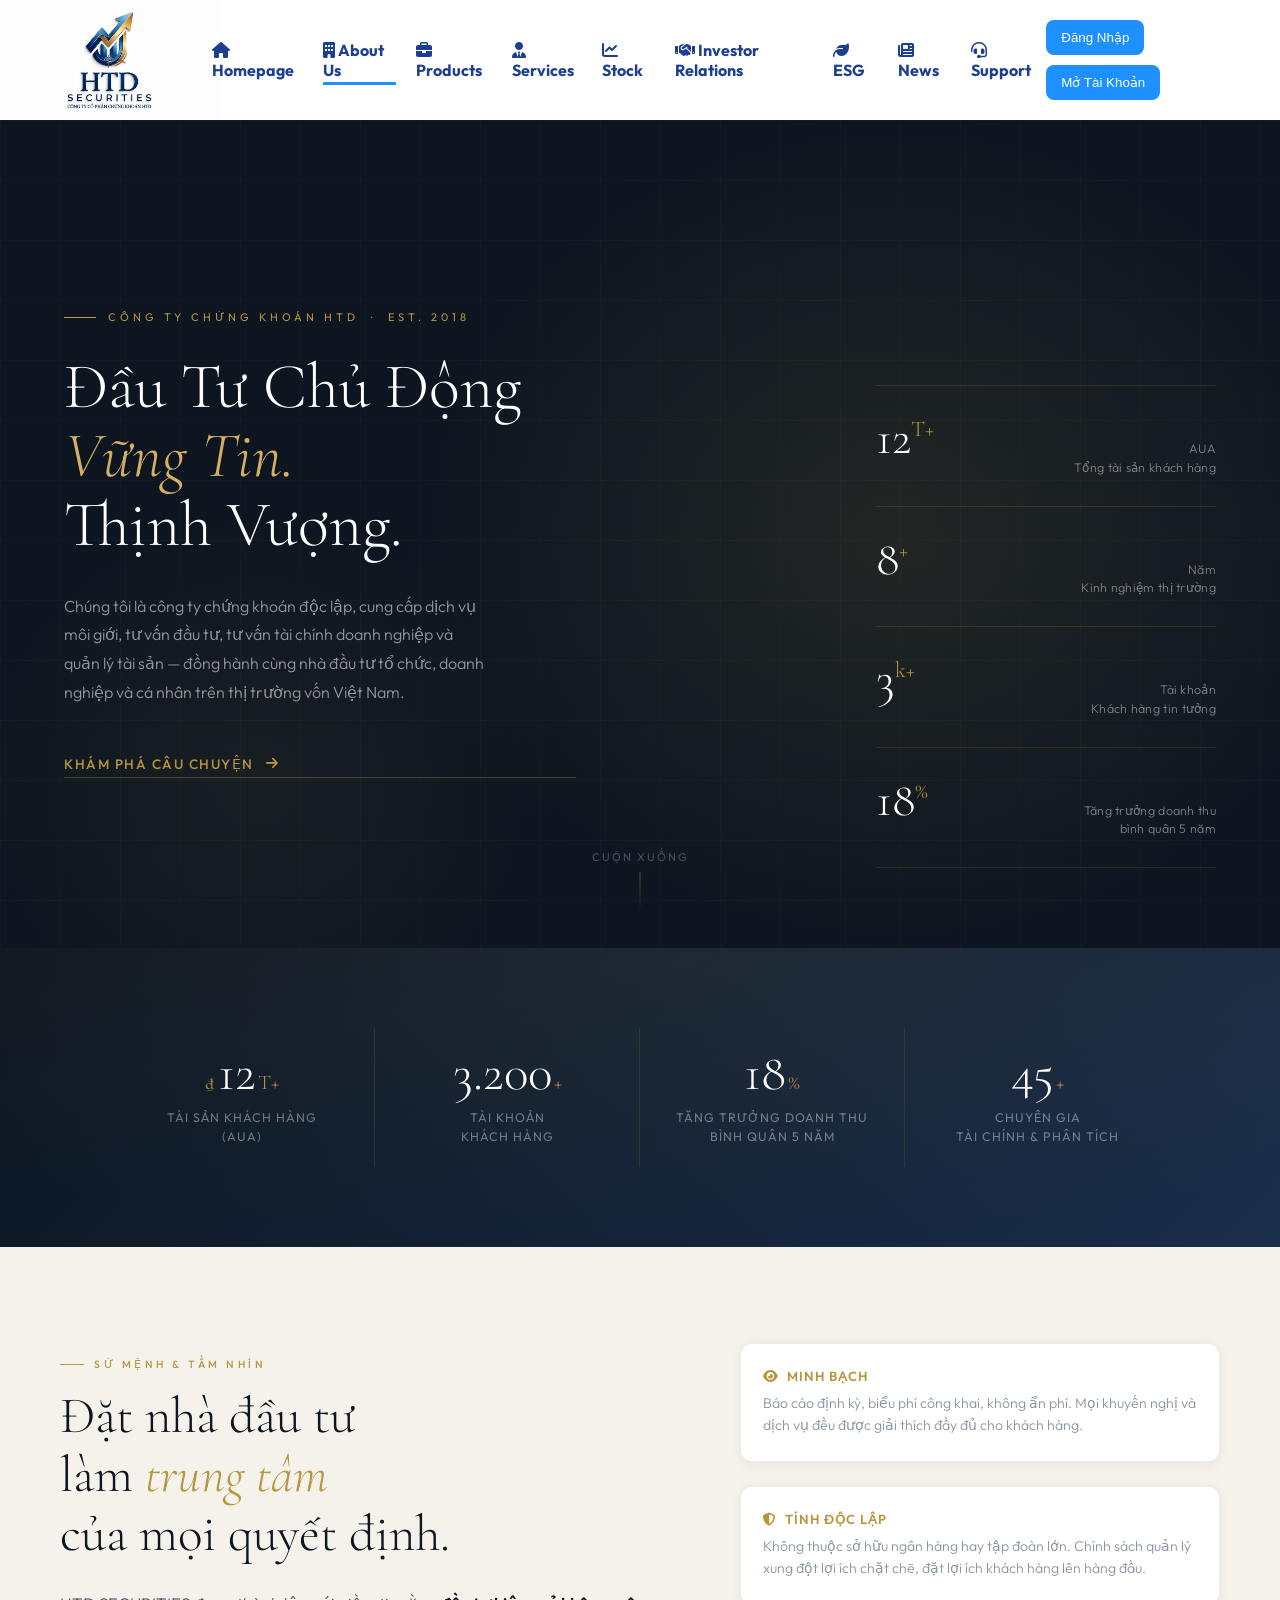
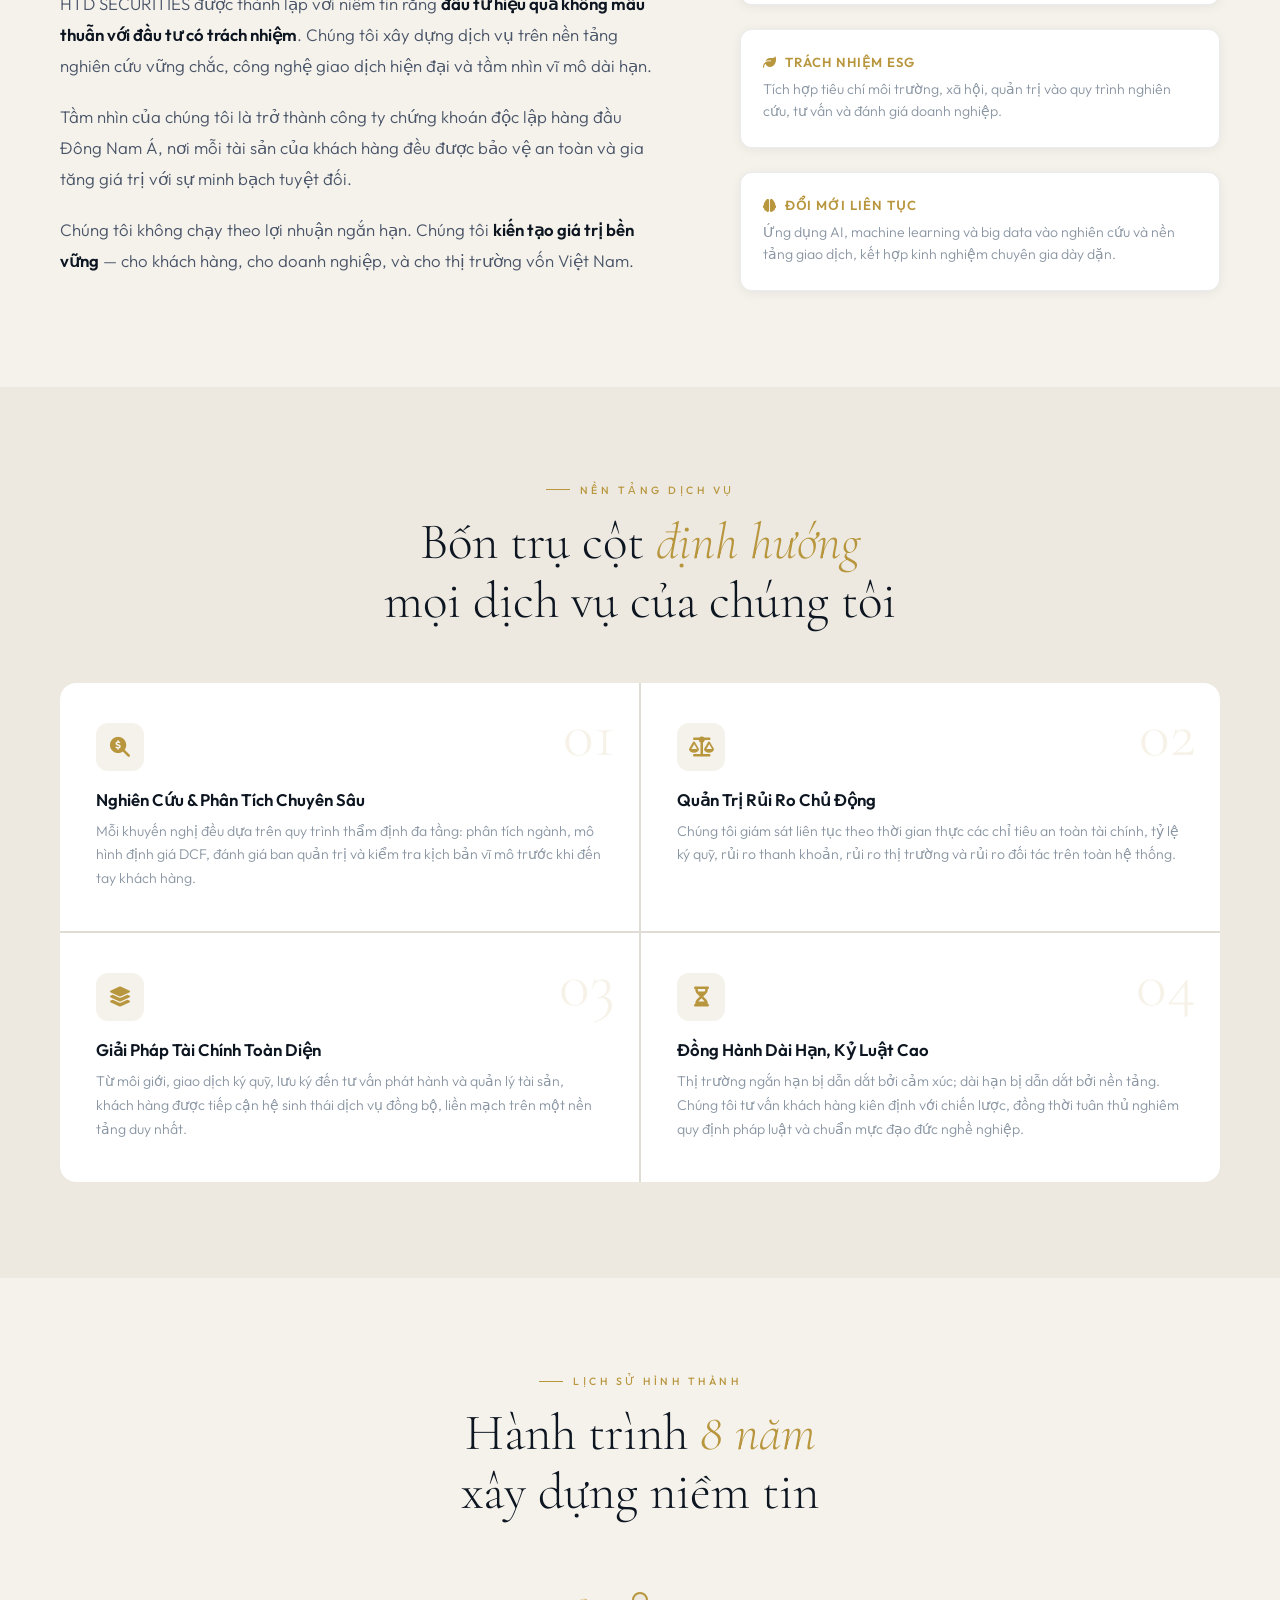
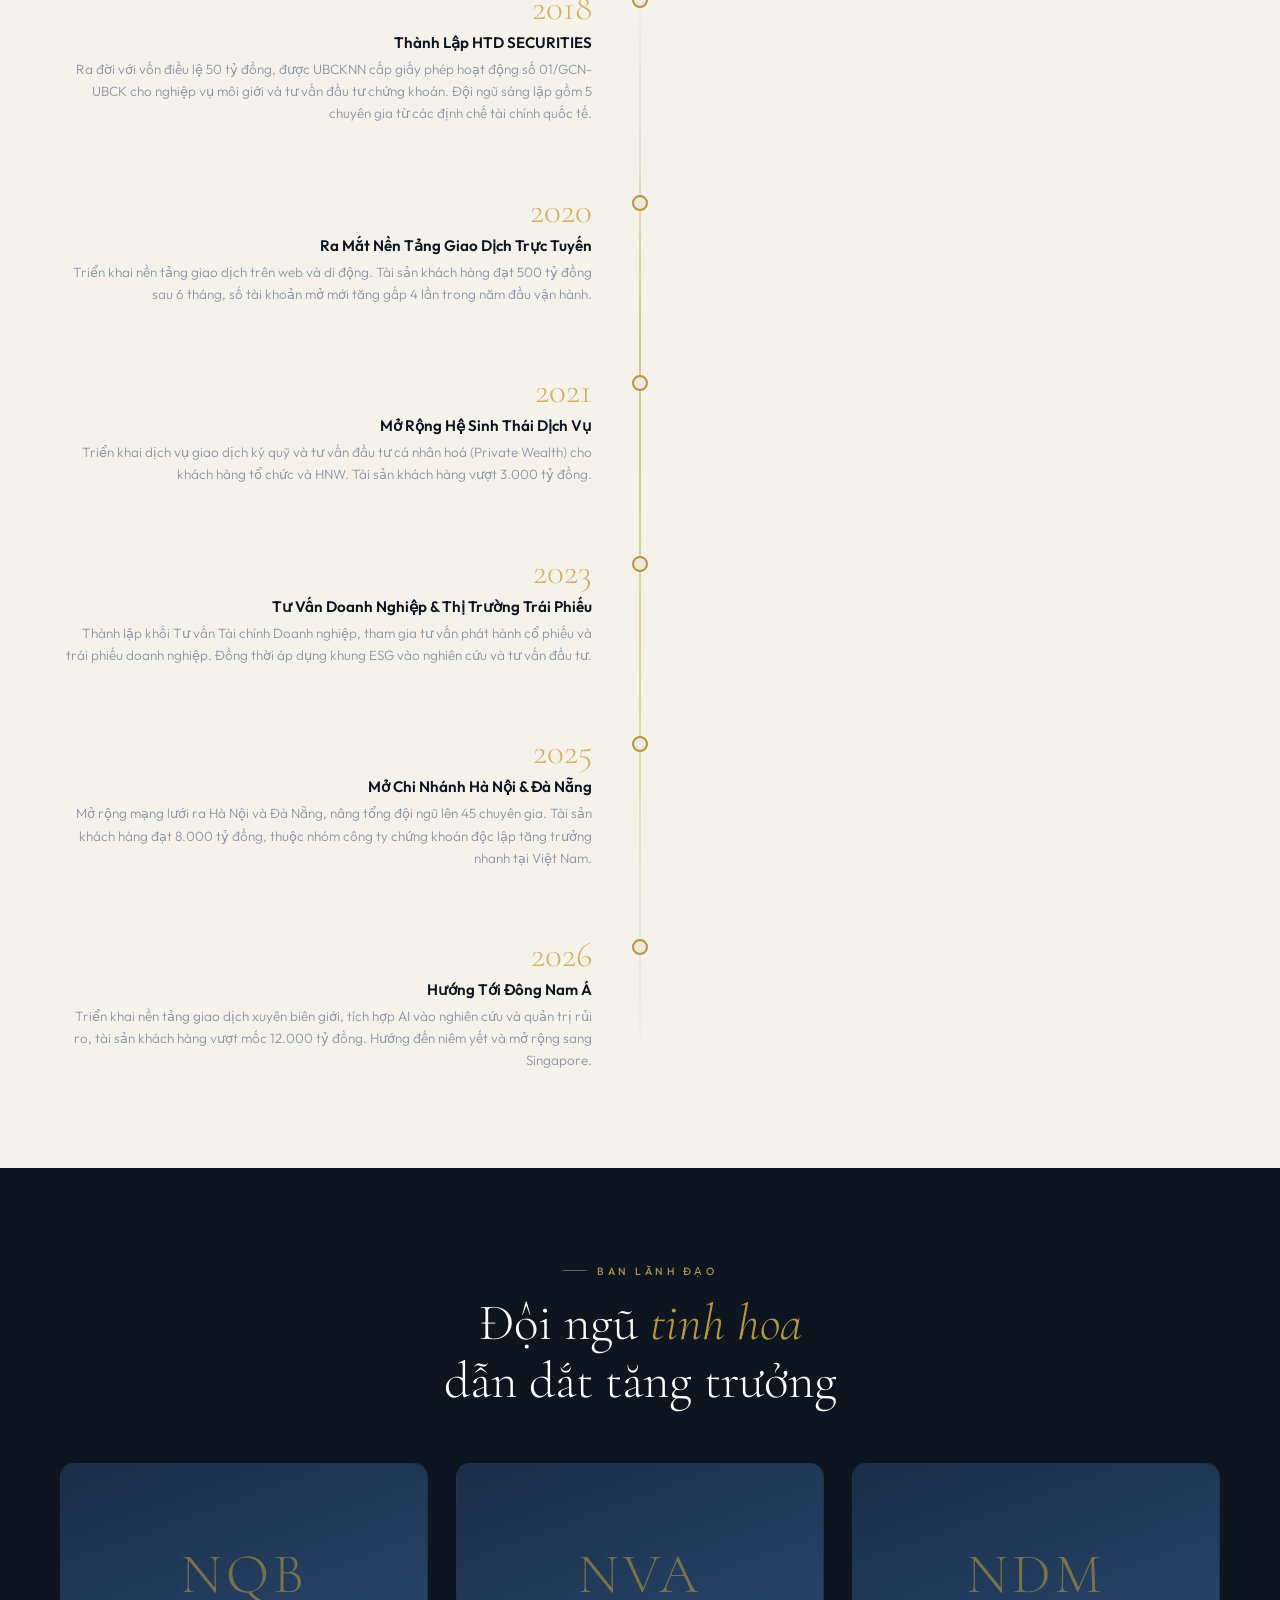
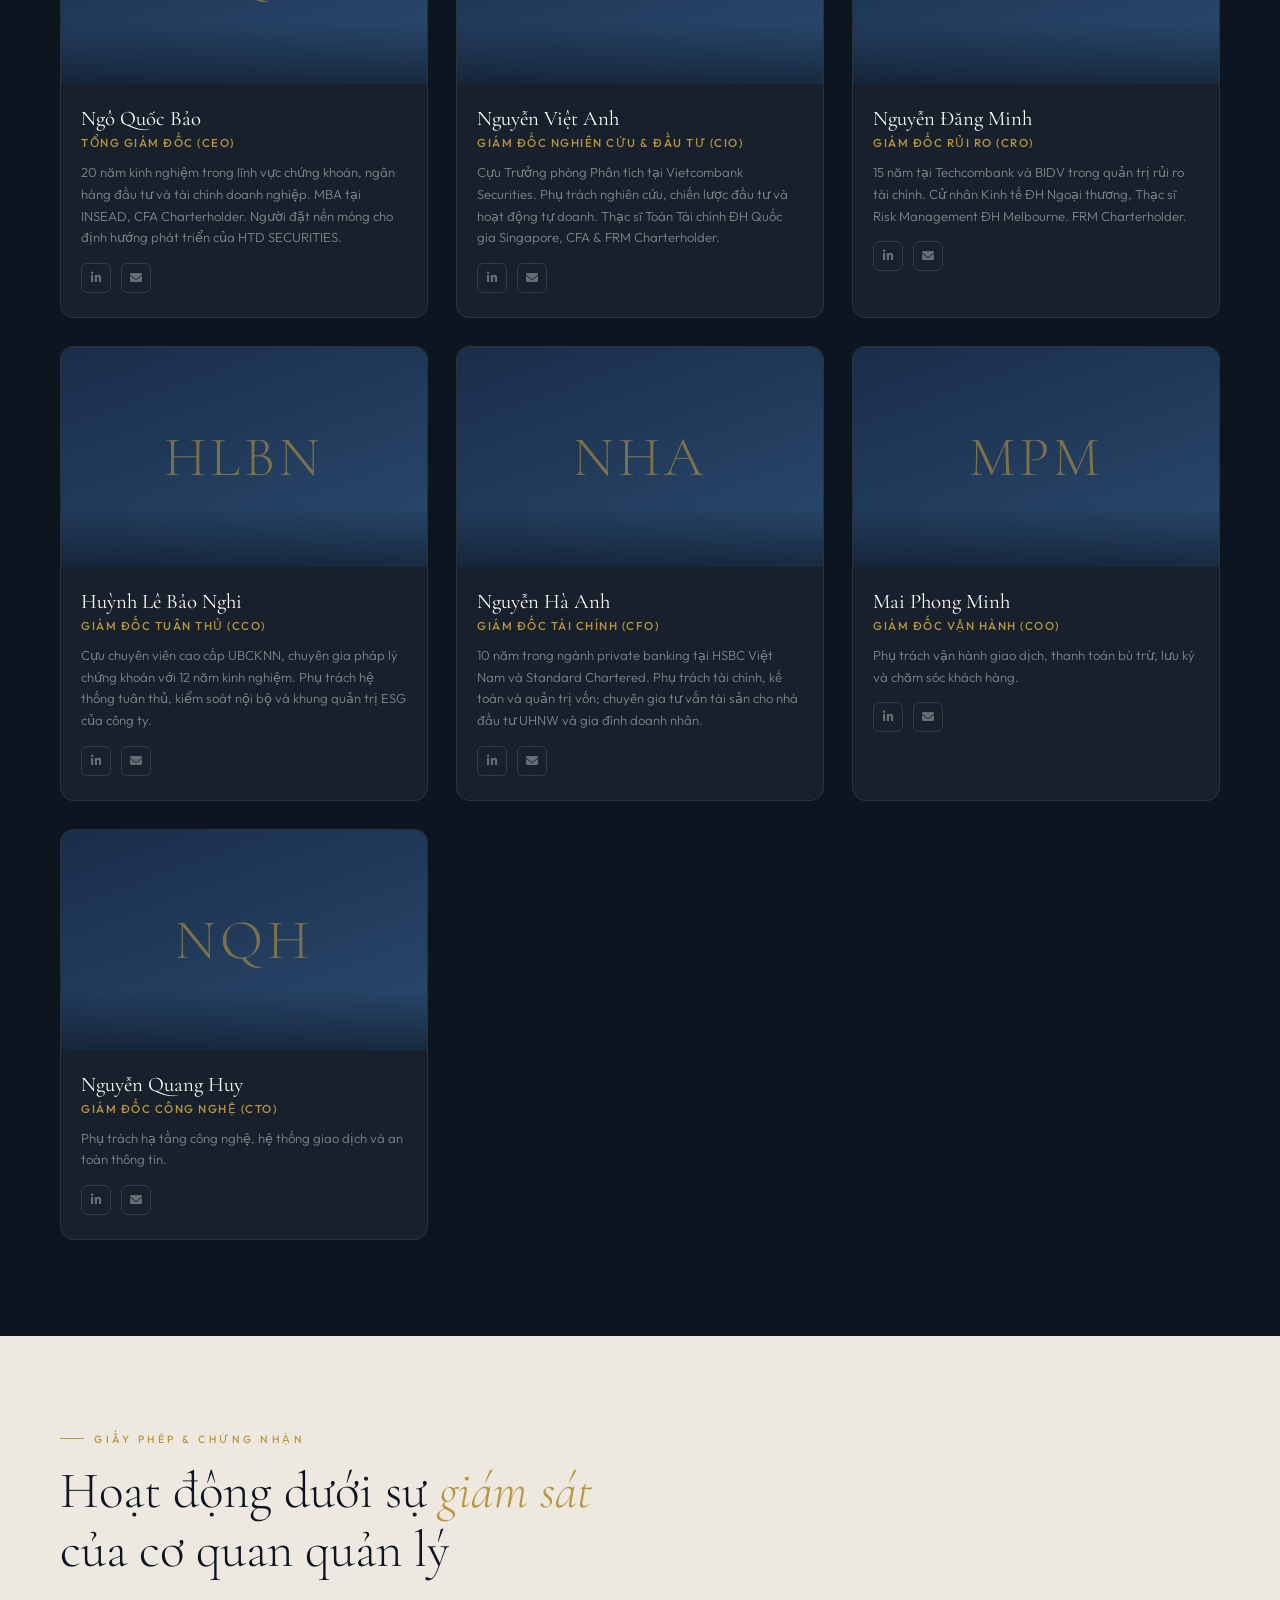
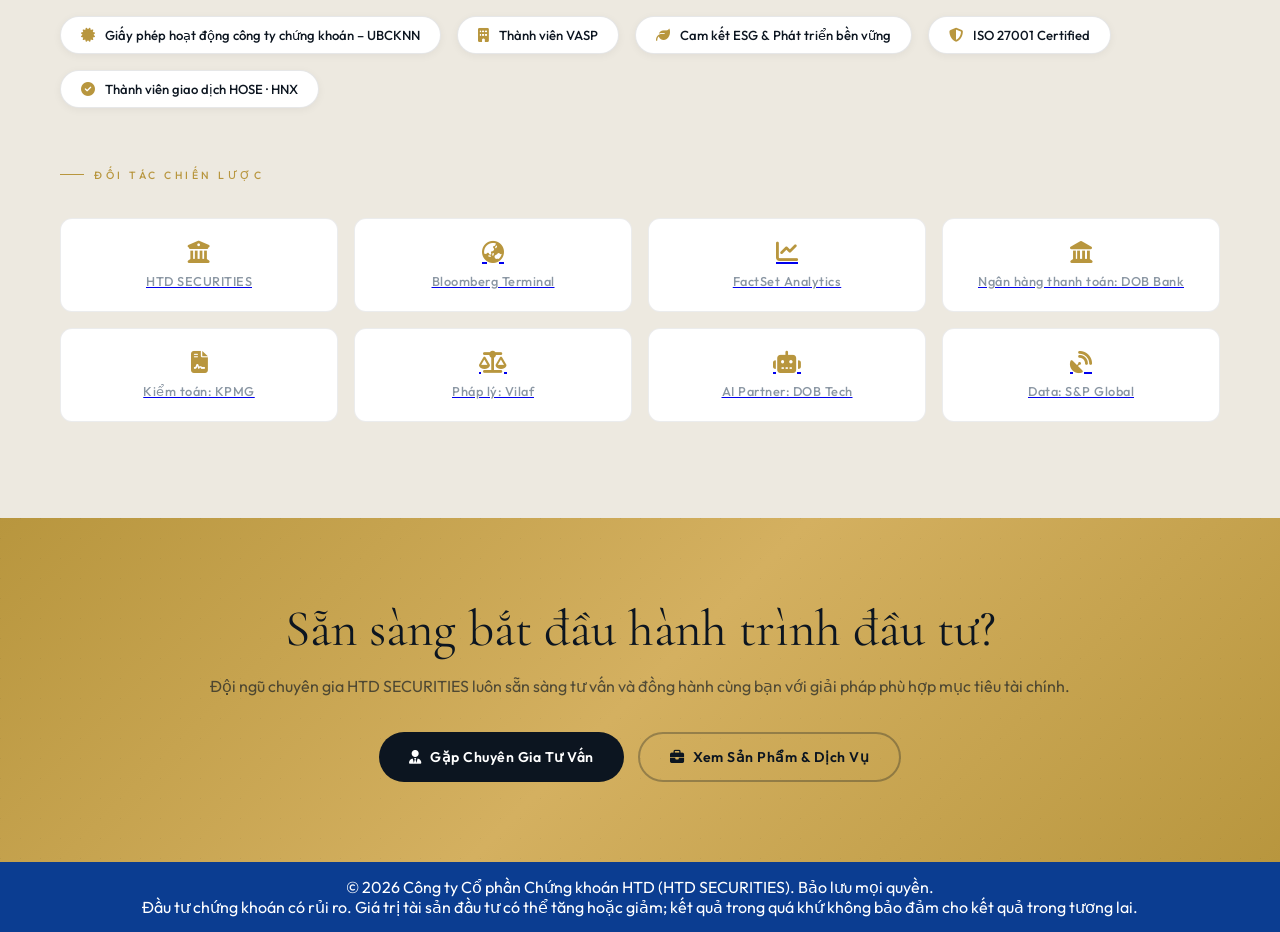
==== commit c431c0ed: "Add files via upload" ====
--- a/about.html
+++ b/about.html
@@ -988,14 +988,14 @@
 ══════════════════════════════════════════ -->
 <section class="ab-hero">
   <div class="hero-left">
-    <div class="hero-eyebrow">HTD SECURITIES &nbsp;·&nbsp; Est. 2018</div>
+    <div class="hero-eyebrow">Công Ty Chứng Khoán HTD &nbsp;·&nbsp; Est. 2018</div>
     <h1 class="hero-h1">
-      Quản Lý Tài Sản<br>
-      <em>Vượt Trội.</em><br>
-      Bền Vững.
+      Đầu Tư Chủ Động<br>
+      <em>Vững Tin.</em><br>
+      Thịnh Vượng.
     </h1>
     <p class="hero-desc">
-      Chúng tôi là công ty quản lý quỹ độc lập, kết hợp phân tích định lượng chuyên sâu với triết lý đầu tư có trách nhiệm — kiến tạo giá trị dài hạn cho nhà đầu tư tổ chức và cá nhân tại Việt Nam.
+      Chúng tôi là công ty chứng khoán độc lập, cung cấp dịch vụ môi giới, tư vấn đầu tư, tư vấn tài chính doanh nghiệp và quản lý tài sản — đồng hành cùng nhà đầu tư tổ chức, doanh nghiệp và cá nhân trên thị trường vốn Việt Nam.
     </p>
     <a href="#mission" class="hero-cta">Khám phá câu chuyện <i class="fas fa-arrow-right"></i></a>
   </div>
@@ -1003,7 +1003,7 @@
     <div class="stat-pillars">
       <div class="stat-pillar">
         <div class="sp-num">12<span>T+</span></div>
-        <div class="sp-label">AUM<br>Tổng tài sản quản lý</div>
+        <div class="sp-label">AUA<br>Tổng tài sản khách hàng</div>
       </div>
       <div class="stat-pillar">
         <div class="sp-num">8<span>+</span></div>
@@ -1011,11 +1011,11 @@
       </div>
       <div class="stat-pillar">
         <div class="sp-num">3<span>k+</span></div>
-        <div class="sp-label">Nhà đầu tư<br>Tin tưởng ủy thác</div>
+        <div class="sp-label">Tài khoản<br>Khách hàng tin tưởng</div>
       </div>
       <div class="stat-pillar">
         <div class="sp-num">18<span>%</span></div>
-        <div class="sp-label">CAGR trung bình<br>5 năm qua</div>
+        <div class="sp-label">Tăng trưởng doanh thu<br>bình quân 5 năm</div>
       </div>
     </div>
   </div>
@@ -1029,19 +1029,19 @@
   <div class="numbers-grid">
     <div class="num-item reveal">
       <div class="num-val"><span class="pre">₫</span><span class="counter" data-target="12">0</span><span class="suf">T+</span></div>
-      <div class="num-label">Tài Sản Quản Lý<br>(AUM)</div>
+      <div class="num-label">Tài Sản Khách Hàng<br>(AUA)</div>
     </div>
     <div class="num-item reveal reveal-delay-1">
       <div class="num-val"><span class="counter" data-target="3200">0</span><span class="suf">+</span></div>
-      <div class="num-label">Nhà Đầu Tư<br>Tín Nhiệm</div>
+      <div class="num-label">Tài Khoản<br>Khách Hàng</div>
     </div>
     <div class="num-item reveal reveal-delay-2">
       <div class="num-val"><span class="counter" data-target="18">0</span><span class="suf">%</span></div>
-      <div class="num-label">Tăng Trưởng Kép<br>5 Năm (CAGR)</div>
+      <div class="num-label">Tăng Trưởng Doanh Thu<br>Bình Quân 5 Năm</div>
     </div>
     <div class="num-item reveal reveal-delay-3">
       <div class="num-val"><span class="counter" data-target="45">0</span><span class="suf">+</span></div>
-      <div class="num-label">Chuyên Gia<br>Đầu Tư</div>
+      <div class="num-label">Chuyên Gia<br>Tài Chính & Phân Tích</div>
     </div>
   </div>
 </div>
@@ -1056,27 +1056,27 @@
         <div class="section-tag">Sứ Mệnh & Tầm Nhìn</div>
         <h2 class="ab-h2">Đặt nhà đầu tư<br>làm <em>trung tâm</em><br>của mọi quyết định.</h2>
         <div class="mission-body">
-          <p>HTD SECURITIES được thành lập với niềm tin rằng <strong>đầu tư hiệu quả không mâu thuẫn với đầu tư có trách nhiệm</strong>. Chúng tôi xây dựng danh mục bằng nguyên tắc phân tích nền tảng vững chắc, kết hợp mô hình định lượng tiên tiến và tầm nhìn vĩ mô dài hạn.</p>
-          <p>Tầm nhìn của chúng tôi là trở thành công ty quản lý quỹ độc lập hàng đầu Đông Nam Á, nơi mà mỗi đồng vốn được ủy thác đều được bảo vệ và tăng trưởng với sự minh bạch tuyệt đối.</p>
-          <p>Chúng tôi không chạy theo lợi nhuận ngắn hạn. Chúng tôi <strong>kiến tạo giá trị bền vững</strong> — cho nhà đầu tư, cho cộng đồng, và cho thị trường vốn Việt Nam.</p>
+          <p>HTD SECURITIES được thành lập với niềm tin rằng <strong>đầu tư hiệu quả không mâu thuẫn với đầu tư có trách nhiệm</strong>. Chúng tôi xây dựng dịch vụ trên nền tảng nghiên cứu vững chắc, công nghệ giao dịch hiện đại và tầm nhìn vĩ mô dài hạn.</p>
+          <p>Tầm nhìn của chúng tôi là trở thành công ty chứng khoán độc lập hàng đầu Đông Nam Á, nơi mỗi tài sản của khách hàng đều được bảo vệ an toàn và gia tăng giá trị với sự minh bạch tuyệt đối.</p>
+          <p>Chúng tôi không chạy theo lợi nhuận ngắn hạn. Chúng tôi <strong>kiến tạo giá trị bền vững</strong> — cho khách hàng, cho doanh nghiệp, và cho thị trường vốn Việt Nam.</p>
         </div>
       </div>
       <div class="mission-aside">
         <div class="value-chip reveal reveal-delay-1">
           <div class="vc-title"><i class="fas fa-eye"></i>&nbsp; Minh Bạch</div>
-          <div class="vc-body">Báo cáo định kỳ, chi phí rõ ràng, không ẩn phí. Mọi quyết định đầu tư đều được giải thích đầy đủ cho khách hàng.</div>
+          <div class="vc-body">Báo cáo định kỳ, biểu phí công khai, không ẩn phí. Mọi khuyến nghị và dịch vụ đều được giải thích đầy đủ cho khách hàng.</div>
         </div>
         <div class="value-chip reveal reveal-delay-2">
           <div class="vc-title"><i class="fas fa-shield-alt"></i>&nbsp; Tính Độc Lập</div>
-          <div class="vc-body">Không thuộc sở hữu ngân hàng hay tập đoàn lớn. Lợi ích của chúng tôi hoàn toàn gắn liền với lợi ích của nhà đầu tư.</div>
+          <div class="vc-body">Không thuộc sở hữu ngân hàng hay tập đoàn lớn. Chính sách quản lý xung đột lợi ích chặt chẽ, đặt lợi ích khách hàng lên hàng đầu.</div>
         </div>
         <div class="value-chip reveal reveal-delay-3">
           <div class="vc-title"><i class="fas fa-leaf"></i>&nbsp; Trách Nhiệm ESG</div>
-          <div class="vc-body">Tích hợp tiêu chí môi trường, xã hội, quản trị vào quy trình lựa chọn danh mục từ giai đoạn đầu nghiên cứu.</div>
+          <div class="vc-body">Tích hợp tiêu chí môi trường, xã hội, quản trị vào quy trình nghiên cứu, tư vấn và đánh giá doanh nghiệp.</div>
         </div>
         <div class="value-chip reveal reveal-delay-4">
           <div class="vc-title"><i class="fas fa-brain"></i>&nbsp; Đổi Mới Liên Tục</div>
-          <div class="vc-body">Ứng dụng AI, machine learning và big data vào phân tích đầu tư, kết hợp kinh nghiệm chuyên gia dày dặn.</div>
+          <div class="vc-body">Ứng dụng AI, machine learning và big data vào nghiên cứu và nền tảng giao dịch, kết hợp kinh nghiệm chuyên gia dày dặn.</div>
         </div>
       </div>
     </div>
@@ -1089,33 +1089,33 @@
 <section class="ab-section alt">
   <div class="inner">
     <div style="text-align:center;margin-bottom:52px" class="reveal">
-      <div class="section-tag" style="justify-content:center">Triết Lý Đầu Tư</div>
-      <h2 class="ab-h2">Bốn trụ cột <em>định hướng</em><br>mọi danh mục đầu tư</h2>
+      <div class="section-tag" style="justify-content:center">Nền Tảng Dịch Vụ</div>
+      <h2 class="ab-h2">Bốn trụ cột <em>định hướng</em><br>mọi dịch vụ của chúng tôi</h2>
     </div>
     <div class="philosophy-grid reveal">
       <div class="ph-item">
         <div class="ph-num">01</div>
         <div class="ph-icon"><i class="fas fa-search-dollar"></i></div>
-        <div class="ph-title">Phân Tích Nền Tảng Chuyên Sâu</div>
-        <div class="ph-body">Mỗi tài sản đều trải qua quy trình thẩm định đa tầng: phân tích ngành, mô hình DCF, đánh giá ban quản trị và kiểm tra stress-test kịch bản vĩ mô trước khi đưa vào danh mục.</div>
+        <div class="ph-title">Nghiên Cứu & Phân Tích Chuyên Sâu</div>
+        <div class="ph-body">Mỗi khuyến nghị đều dựa trên quy trình thẩm định đa tầng: phân tích ngành, mô hình định giá DCF, đánh giá ban quản trị và kiểm tra kịch bản vĩ mô trước khi đến tay khách hàng.</div>
       </div>
       <div class="ph-item">
         <div class="ph-num">02</div>
         <div class="ph-icon"><i class="fas fa-balance-scale"></i></div>
         <div class="ph-title">Quản Trị Rủi Ro Chủ Động</div>
-        <div class="ph-body">Rủi ro không chỉ được đo bằng biến động (volatility). Chúng tôi giám sát drawdown tối đa, tương quan tài sản, rủi ro thanh khoản và rủi ro đuôi (tail risk) liên tục 24/7.</div>
+        <div class="ph-body">Chúng tôi giám sát liên tục theo thời gian thực các chỉ tiêu an toàn tài chính, tỷ lệ ký quỹ, rủi ro thanh khoản, rủi ro thị trường và rủi ro đối tác trên toàn hệ thống.</div>
       </div>
       <div class="ph-item">
         <div class="ph-num">03</div>
         <div class="ph-icon"><i class="fas fa-layer-group"></i></div>
-        <div class="ph-title">Đa Dạng Hoá Thông Minh</div>
-        <div class="ph-body">Đa dạng hoá thật sự là đa dạng về nguồn rủi ro, không chỉ về số lượng tài sản. Chúng tôi xây dựng danh mục có tương quan thấp giữa các thành phần, tối ưu tỷ lệ Sharpe tổng thể.</div>
+        <div class="ph-title">Giải Pháp Tài Chính Toàn Diện</div>
+        <div class="ph-body">Từ môi giới, giao dịch ký quỹ, lưu ký đến tư vấn phát hành và quản lý tài sản, khách hàng được tiếp cận hệ sinh thái dịch vụ đồng bộ, liền mạch trên một nền tảng duy nhất.</div>
       </div>
       <div class="ph-item">
         <div class="ph-num">04</div>
         <div class="ph-icon"><i class="fas fa-hourglass-half"></i></div>
-        <div class="ph-title">Tầm Nhìn Dài Hạn, Kỷ Luật Cao</div>
-        <div class="ph-body">Thị trường ngắn hạn bị dẫn dắt bởi cảm xúc; dài hạn bị dẫn dắt bởi nền tảng. Chúng tôi không phản ứng với nhiễu thị trường — chúng tôi kiên định với chiến lược được xây dựng kỹ lưỡng.</div>
+        <div class="ph-title">Đồng Hành Dài Hạn, Kỷ Luật Cao</div>
+        <div class="ph-body">Thị trường ngắn hạn bị dẫn dắt bởi cảm xúc; dài hạn bị dẫn dắt bởi nền tảng. Chúng tôi tư vấn khách hàng kiên định với chiến lược, đồng thời tuân thủ nghiêm quy định pháp luật và chuẩn mực đạo đức nghề nghiệp.</div>
       </div>
     </div>
   </div>
@@ -1135,7 +1135,7 @@
         <div class="tl-left">
           <div class="tl-year">2018</div>
           <div class="tl-title">Thành Lập HTD SECURITIES</div>
-          <div class="tl-body">Ra đời với vốn điều lệ 50 tỷ đồng, giấy phép quản lý quỹ số 01/GCN-UBCK. Đội ngũ sáng lập gồm 5 chuyên gia từ các tập đoàn tài chính quốc tế.</div>
+          <div class="tl-body">Ra đời với vốn điều lệ 50 tỷ đồng, được UBCKNN cấp giấy phép hoạt động số 01/GCN-UBCK cho nghiệp vụ môi giới và tư vấn đầu tư chứng khoán. Đội ngũ sáng lập gồm 5 chuyên gia từ các định chế tài chính quốc tế.</div>
         </div>
         <div class="tl-dot"></div>
         <div class="tl-right"></div>
@@ -1145,15 +1145,15 @@
         <div class="tl-dot"></div>
         <div class="tl-right">
           <div class="tl-year">2020</div>
-          <div class="tl-title">Ra Mắt Quỹ Đầu Tiên</div>
-          <div class="tl-body">Quỹ cổ phiếu tăng trưởng HTD Growth Fund đạt AUM 500 tỷ đồng sau 6 tháng. Lợi suất năm đầu đạt 24%, vượt VN-Index 11 điểm %.</div>
+          <div class="tl-title">Ra Mắt Nền Tảng Giao Dịch Trực Tuyến</div>
+          <div class="tl-body">Triển khai nền tảng giao dịch trên web và di động. Tài sản khách hàng đạt 500 tỷ đồng sau 6 tháng, số tài khoản mở mới tăng gấp 4 lần trong năm đầu vận hành.</div>
         </div>
       </div>
       <div class="tl-item reveal reveal-delay-2">
         <div class="tl-left">
           <div class="tl-year">2021</div>
-          <div class="tl-title">Mở Rộng Dịch Vụ Quản Lý Tài Sản</div>
-          <div class="tl-body">Triển khai dịch vụ quản lý danh mục cá nhân hoá (Discretionary Portfolio Management) cho nhà đầu tư tổ chức và HNW. AUM vượt 3.000 tỷ đồng.</div>
+          <div class="tl-title">Mở Rộng Hệ Sinh Thái Dịch Vụ</div>
+          <div class="tl-body">Triển khai dịch vụ giao dịch ký quỹ và tư vấn đầu tư cá nhân hoá (Private Wealth) cho khách hàng tổ chức và HNW. Tài sản khách hàng vượt 3.000 tỷ đồng.</div>
         </div>
         <div class="tl-dot"></div>
         <div class="tl-right"></div>
@@ -1163,15 +1163,15 @@
         <div class="tl-dot"></div>
         <div class="tl-right">
           <div class="tl-year">2023</div>
-          <div class="tl-title">Tích Hợp ESG & Quỹ Trái Phiếu</div>
-          <div class="tl-body">Ra mắt HTD ESG Fund — quỹ đầu tiên tại Việt Nam áp dụng đầy đủ khung ESG theo chuẩn UNPRI. Đồng thời triển khai quỹ trái phiếu doanh nghiệp HTD Bond Fund.</div>
+          <div class="tl-title">Tư Vấn Doanh Nghiệp & Thị Trường Trái Phiếu</div>
+          <div class="tl-body">Thành lập khối Tư vấn Tài chính Doanh nghiệp, tham gia tư vấn phát hành cổ phiếu và trái phiếu doanh nghiệp. Đồng thời áp dụng khung ESG vào nghiên cứu và tư vấn đầu tư.</div>
         </div>
       </div>
       <div class="tl-item reveal reveal-delay-2">
         <div class="tl-left">
           <div class="tl-year">2025</div>
           <div class="tl-title">Mở Chi Nhánh Hà Nội & Đà Nẵng</div>
-          <div class="tl-body">Mở rộng mạng lưới ra Hà Nội và Đà Nẵng, nâng tổng đội ngũ lên 45 chuyên gia. AUM đạt 8.000 tỷ đồng, top 10 công ty quản lý quỹ độc lập tại Việt Nam.</div>
+          <div class="tl-body">Mở rộng mạng lưới ra Hà Nội và Đà Nẵng, nâng tổng đội ngũ lên 45 chuyên gia. Tài sản khách hàng đạt 8.000 tỷ đồng, thuộc nhóm công ty chứng khoán độc lập tăng trưởng nhanh tại Việt Nam.</div>
         </div>
         <div class="tl-dot"></div>
         <div class="tl-right"></div>
@@ -1182,7 +1182,7 @@
         <div class="tl-right">
           <div class="tl-year">2026</div>
           <div class="tl-title">Hướng Tới Đông Nam Á</div>
-          <div class="tl-body">Triển khai nền tảng đầu tư xuyên biên giới, tích hợp AI vào quy trình phân tích, AUM vượt mốc 12.000 tỷ đồng. Hướng đến niêm yết và mở rộng sang Singapore.</div>
+          <div class="tl-body">Triển khai nền tảng giao dịch xuyên biên giới, tích hợp AI vào nghiên cứu và quản trị rủi ro, tài sản khách hàng vượt mốc 12.000 tỷ đồng. Hướng đến niêm yết và mở rộng sang Singapore.</div>
         </div>
       </div>
     </div>
@@ -1204,7 +1204,7 @@
         <div class="tc-body">
           <div class="tc-name">Ngô Quốc Bảo</div>
           <div class="tc-role">Tổng Giám Đốc (CEO)</div>
-          <div class="tc-bio">20 năm kinh nghiệm quản lý quỹ tại Dragon Capital và VinaCapital. MBA tại INSEAD, CFA Charterholder. Người đặt nền móng cho triết lý đầu tư của HTD SECURITIES.</div>
+          <div class="tc-bio">20 năm kinh nghiệm trong lĩnh vực chứng khoán, ngân hàng đầu tư và tài chính doanh nghiệp. MBA tại INSEAD, CFA Charterholder. Người đặt nền móng cho định hướng phát triển của HTD SECURITIES.</div>
           <div class="tc-links">
             <a href="#"><i class="fab fa-linkedin-in"></i></a>
             <a href="#"><i class="fas fa-envelope"></i></a>
@@ -1215,8 +1215,8 @@
         <div class="tc-avatar"><div class="tc-initials">NVA</div></div>
         <div class="tc-body">
           <div class="tc-name">Nguyễn Việt Anh</div>
-          <div class="tc-role">Giám Đốc Đầu Tư (CIO)</div>
-          <div class="tc-bio">Cựu Trưởng phòng Phân tích tại Vietcombank Securities. Chuyên gia phân tích định lượng, Thạc sĩ Toán Tài chính ĐH Quốc gia Singapore. CFA & FRM Charterholder.</div>
+          <div class="tc-role">Giám Đốc Nghiên Cứu & Đầu Tư (CIO)</div>
+          <div class="tc-bio">Cựu Trưởng phòng Phân tích tại Vietcombank Securities. Phụ trách nghiên cứu, chiến lược đầu tư và hoạt động tự doanh. Thạc sĩ Toán Tài chính ĐH Quốc gia Singapore, CFA & FRM Charterholder.</div>
           <div class="tc-links">
             <a href="#"><i class="fab fa-linkedin-in"></i></a>
             <a href="#"><i class="fas fa-envelope"></i></a>
@@ -1240,7 +1240,7 @@
         <div class="tc-body">
           <div class="tc-name">Huỳnh Lê Bảo Nghi</div>
           <div class="tc-role">Giám Đốc Tuân Thủ (CCO)</div>
-          <div class="tc-bio">Cựu chuyên viên cao cấp UBCKNN, chuyên gia pháp lý chứng khoán với 12 năm kinh nghiệm. Tiên phong trong xây dựng khung quản trị ESG cho ngành quỹ Việt Nam.</div>
+          <div class="tc-bio">Cựu chuyên viên cao cấp UBCKNN, chuyên gia pháp lý chứng khoán với 12 năm kinh nghiệm. Phụ trách hệ thống tuân thủ, kiểm soát nội bộ và khung quản trị ESG của công ty.</div>
           <div class="tc-links">
             <a href="#"><i class="fab fa-linkedin-in"></i></a>
             <a href="#"><i class="fas fa-envelope"></i></a>
@@ -1252,7 +1252,7 @@
         <div class="tc-body">
           <div class="tc-name">Nguyễn Hà Anh</div>
           <div class="tc-role">Giám Đốc Tài Chính (CFO)</div>
-          <div class="tc-bio">10 năm trong ngành private banking tại HSBC Việt Nam và Standard Chartered. Chuyên gia tư vấn tài sản cho nhà đầu tư UHNW và gia đình doanh nhân.</div>
+          <div class="tc-bio">10 năm trong ngành private banking tại HSBC Việt Nam và Standard Chartered. Phụ trách tài chính, kế toán và quản trị vốn; chuyên gia tư vấn tài sản cho nhà đầu tư UHNW và gia đình doanh nhân.</div>
           <div class="tc-links">
             <a href="#"><i class="fab fa-linkedin-in"></i></a>
             <a href="#"><i class="fas fa-envelope"></i></a>
@@ -1264,7 +1264,7 @@
         <div class="tc-body">
           <div class="tc-name">Mai Phong Minh</div>
           <div class="tc-role">Giám Đốc Vận Hành (COO)</div>
-          <div class="tc-bio">Quản lý các quy trình vận hành và hoạt động nội bộ hằng ngày.</div>
+          <div class="tc-bio">Phụ trách vận hành giao dịch, thanh toán bù trừ, lưu ký và chăm sóc khách hàng.</div>
           <div class="tc-links">
             <a href="#"><i class="fab fa-linkedin-in"></i></a>
             <a href="#"><i class="fas fa-envelope"></i></a>
@@ -1276,7 +1276,7 @@
         <div class="tc-body">
           <div class="tc-name">Nguyễn Quang Huy</div>
           <div class="tc-role">Giám Đốc Công Nghệ (CTO)</div>
-          <div class="tc-bio">Quản lý hạ tầng và chiến lược công nghệ thông tin.</div>
+          <div class="tc-bio">Phụ trách hạ tầng công nghệ, hệ thống giao dịch và an toàn thông tin.</div>
           <div class="tc-links">
             <a href="#"><i class="fab fa-linkedin-in"></i></a>
             <a href="#"><i class="fas fa-envelope"></i></a>
@@ -1296,11 +1296,11 @@
       <div class="section-tag">Giấy Phép & Chứng Nhận</div>
       <h2 class="ab-h2">Hoạt động dưới sự <em>giám sát</em><br>của cơ quan quản lý</h2>
       <div class="license-row">
-        <div class="license-chip"><i class="fas fa-certificate"></i> Giấy phép UBCKNN số 01/GCN-UBCK</div>
-        <div class="license-chip"><i class="fas fa-building"></i> Thành viên VAFI</div>
-        <div class="license-chip"><i class="fas fa-leaf"></i> Ký kết UNPRI 2023</div>
+        <div class="license-chip"><i class="fas fa-certificate"></i> Giấy phép hoạt động công ty chứng khoán – UBCKNN</div>
+        <div class="license-chip"><i class="fas fa-building"></i> Thành viên VASP</div>
+        <div class="license-chip"><i class="fas fa-leaf"></i> Cam kết ESG & Phát triển bền vững</div>
         <div class="license-chip"><i class="fas fa-shield-alt"></i> ISO 27001 Certified</div>
-        <div class="license-chip"><i class="fas fa-check-circle"></i> Tuân thủ Basel III</div>
+        <div class="license-chip"><i class="fas fa-check-circle"></i> Thành viên giao dịch HOSE · HNX</div>
       </div>
     </div>
    <div style="margin-top:60px" class="reveal">
@@ -1309,7 +1309,7 @@
     <a href="https://050611230112-crypto.github.io/DOBNCapital/home.html" target="_blank" class="partner-box"><i class="fas fa-university"></i><span>HTD SECURITIES</span></a>
     <a href="https://professional.bloomberg.com/products/bloomberg-terminal/" target="_blank" class="partner-box"><i class="fas fa-globe-asia"></i><span>Bloomberg Terminal</span></a>
     <a href="https://www.factset.com/solutions/portfolio-analytics" target="_blank" class="partner-box"><i class="fas fa-chart-line"></i><span>FactSet Analytics</span></a>
-    <a href="https://050611230112-crypto.github.io/DOBNCapital/homebank.html" target="_blank" class="partner-box"><i class="fas fa-landmark"></i><span>Custodian: DOB Bank</span></a>
+    <a href="https://050611230112-crypto.github.io/DOBNCapital/homebank.html" target="_blank" class="partner-box"><i class="fas fa-landmark"></i><span>Ngân hàng thanh toán: DOB Bank</span></a>
     <a href="https://kpmg.com/vn/vi.html" target="_blank" class="partner-box"><i class="fas fa-file-contract"></i><span>Kiểm toán: KPMG</span></a>
     <a href="https://www.vilaf.com.vn/" target="_blank" class="partner-box"><i class="fas fa-balance-scale"></i><span>Pháp lý: Vilaf</span></a>
     <a href="https://050611230112-crypto.github.io/DOBNCapital/aboutt.html" target="_blank" class="partner-box"><i class="fas fa-robot"></i><span>AI Partner: DOB Tech</span></a>
@@ -1324,16 +1324,16 @@
 ══════════════════════════════════════════ -->
 <section class="cta-band reveal">
   <h2>Sẵn sàng bắt đầu hành trình đầu tư?</h2>
-  <p>Đội ngũ chuyên gia HTD SECURITIES luôn sẵn sàng tư vấn và xây dựng danh mục phù hợp với mục tiêu của bạn.</p>
+  <p>Đội ngũ chuyên gia HTD SECURITIES luôn sẵn sàng tư vấn và đồng hành cùng bạn với giải pháp phù hợp mục tiêu tài chính.</p>
   <div class="cta-buttons">
     <a href="customer.html" class="btn-dark"><i class="fas fa-user-tie"></i> Gặp Chuyên Gia Tư Vấn</a>
-    <a href="products.html" class="btn-outline-dark"><i class="fas fa-briefcase"></i> Xem Sản Phẩm Đầu Tư</a>
+    <a href="products.html" class="btn-outline-dark"><i class="fas fa-briefcase"></i> Xem Sản Phẩm & Dịch Vụ</a>
   </div>
 </section>
 
 <!-- ══ FOOTER ══ -->
 <footer>
-  <p>© 2026 HTD SECURITIES - Demo Website</p>
+  <p>© 2026 Công ty Cổ phần Chứng khoán HTD (HTD SECURITIES). Bảo lưu mọi quyền.<br>Đầu tư chứng khoán có rủi ro. Giá trị tài sản đầu tư có thể tăng hoặc giảm; kết quả trong quá khứ không bảo đảm cho kết quả trong tương lai.</p>
 </footer>
 
 <script>
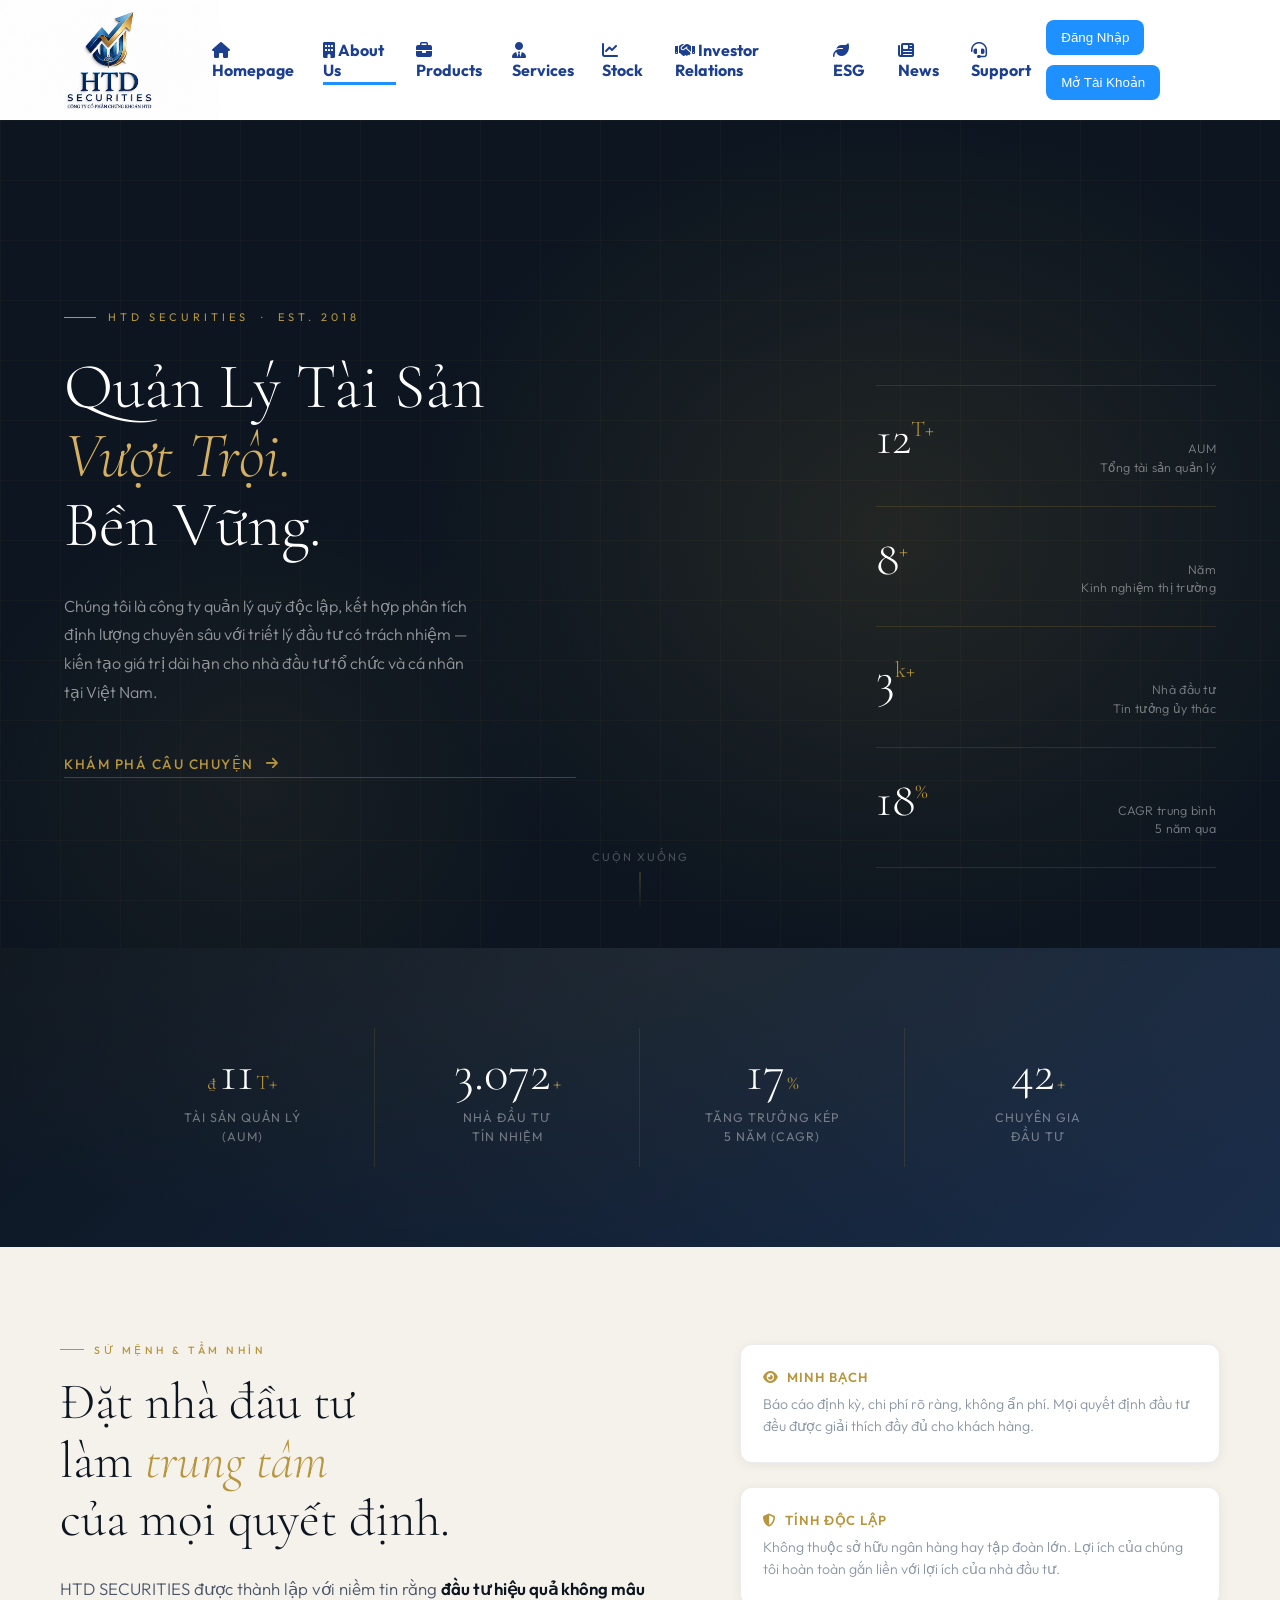
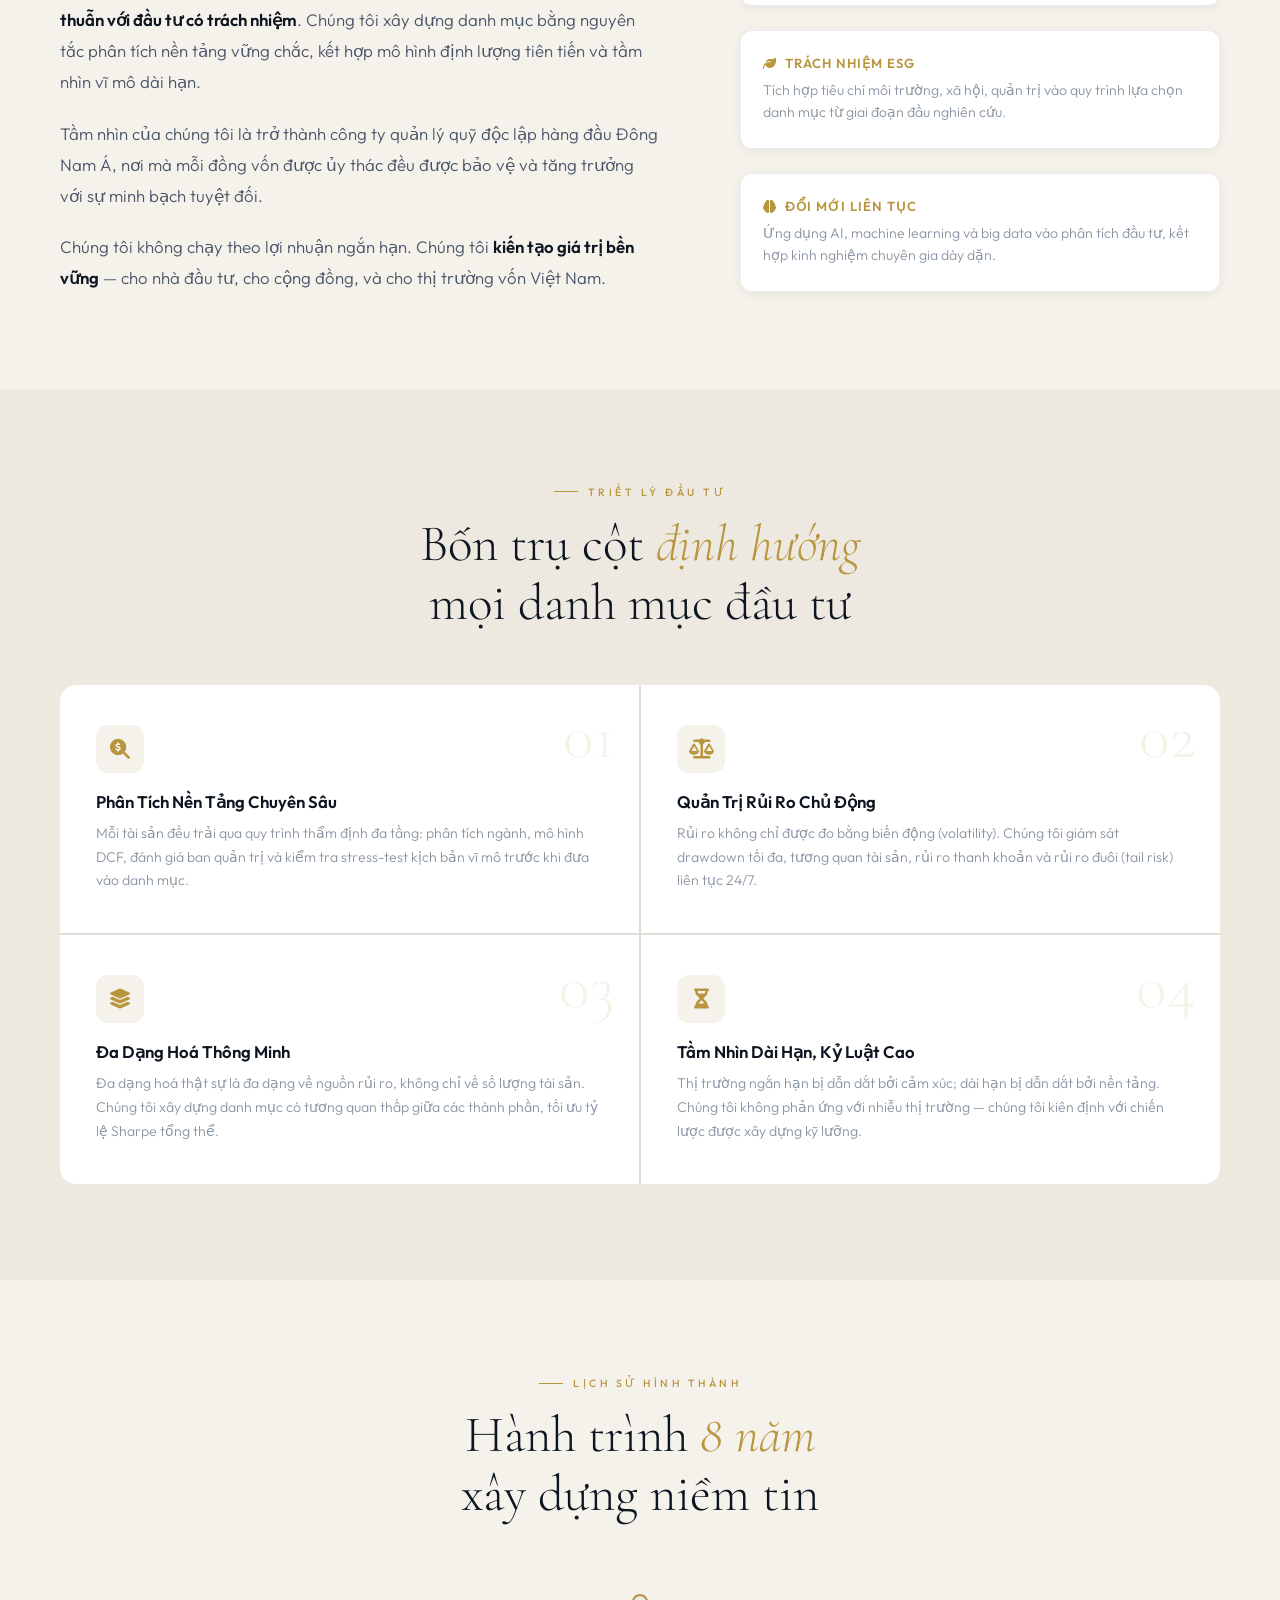
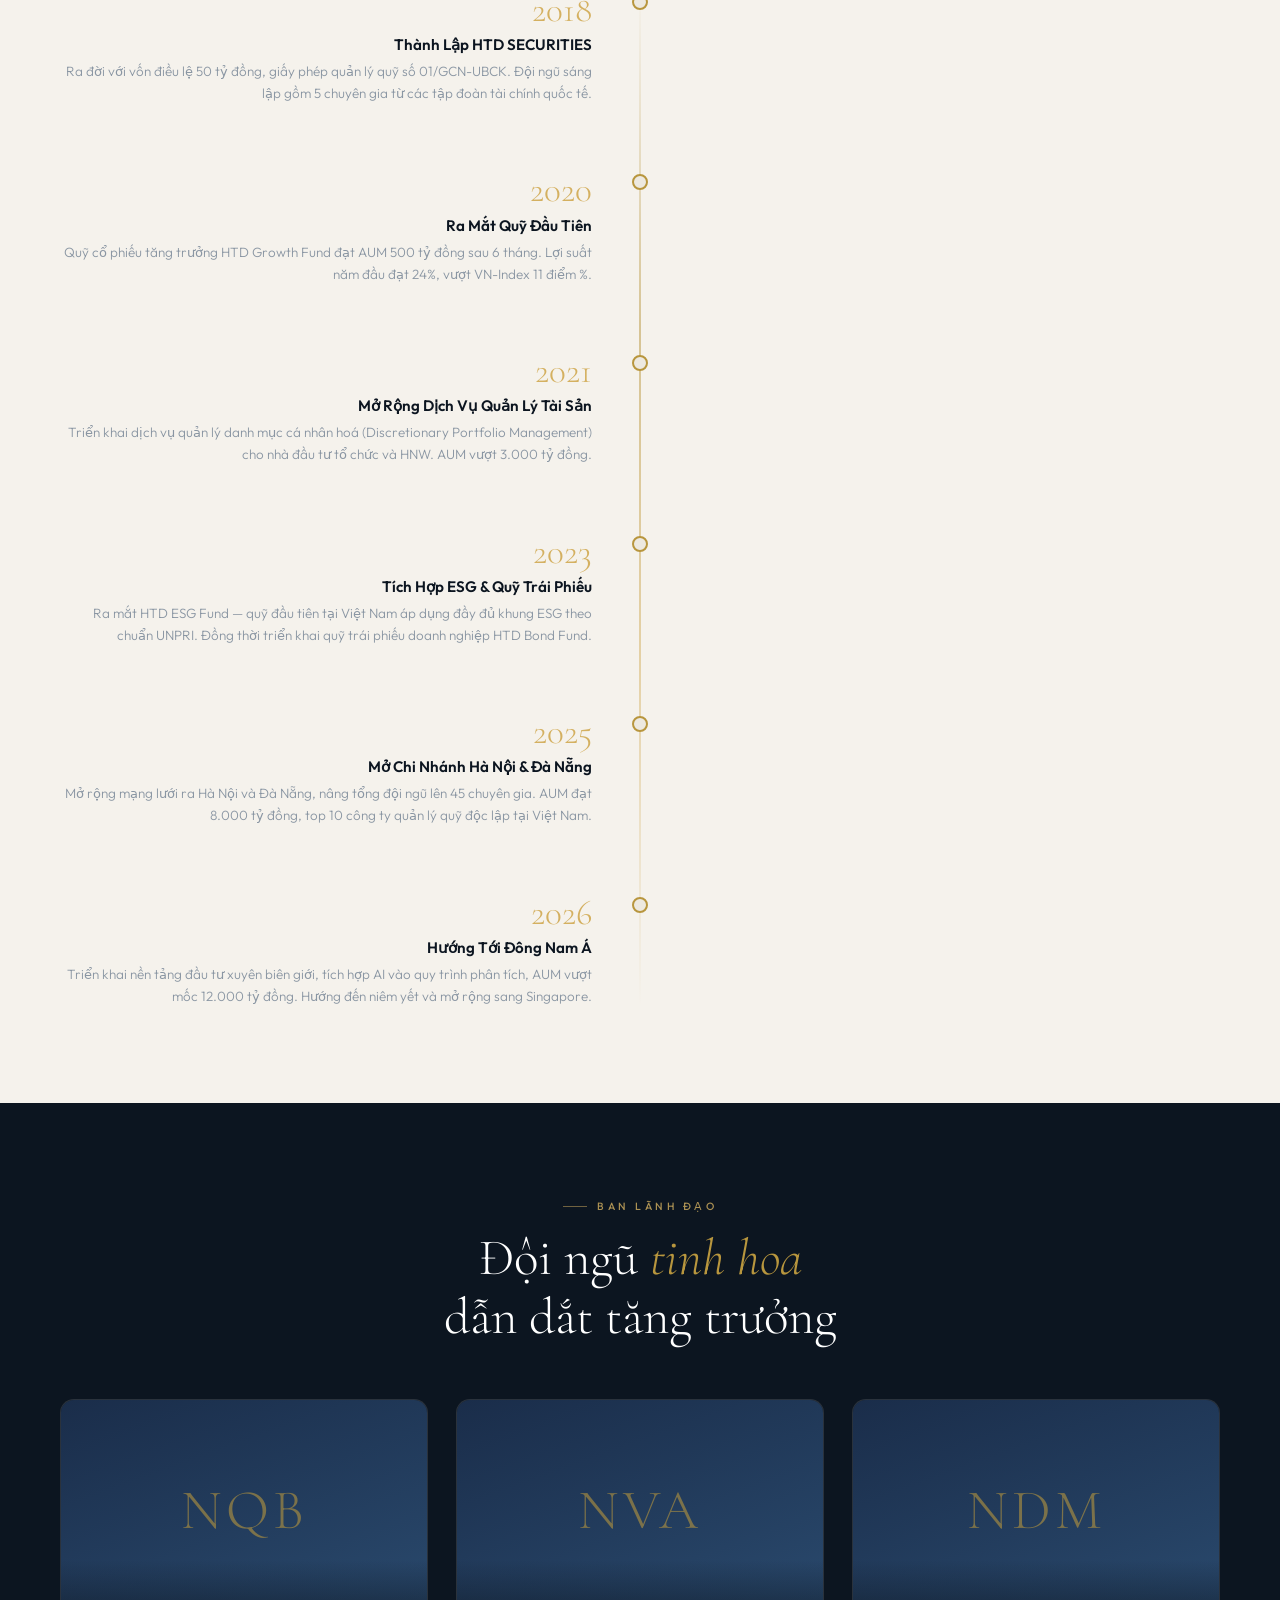
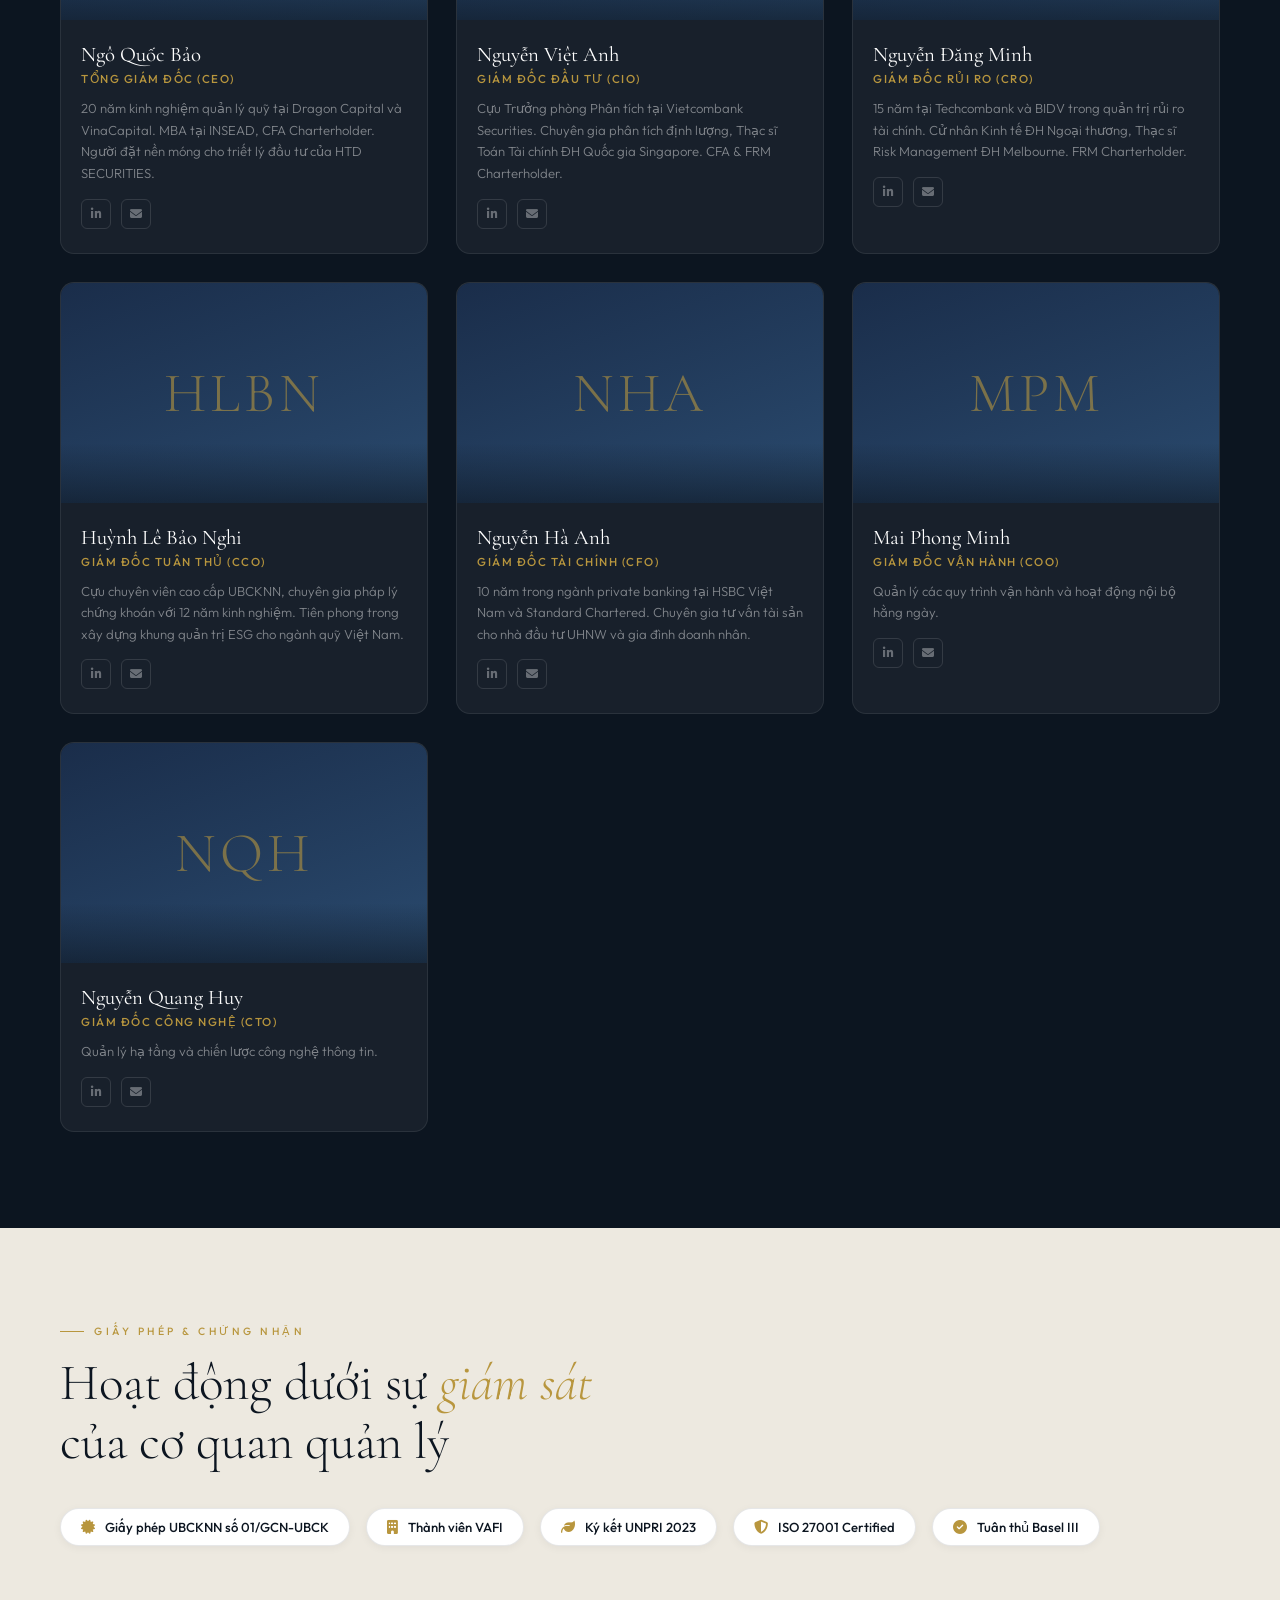
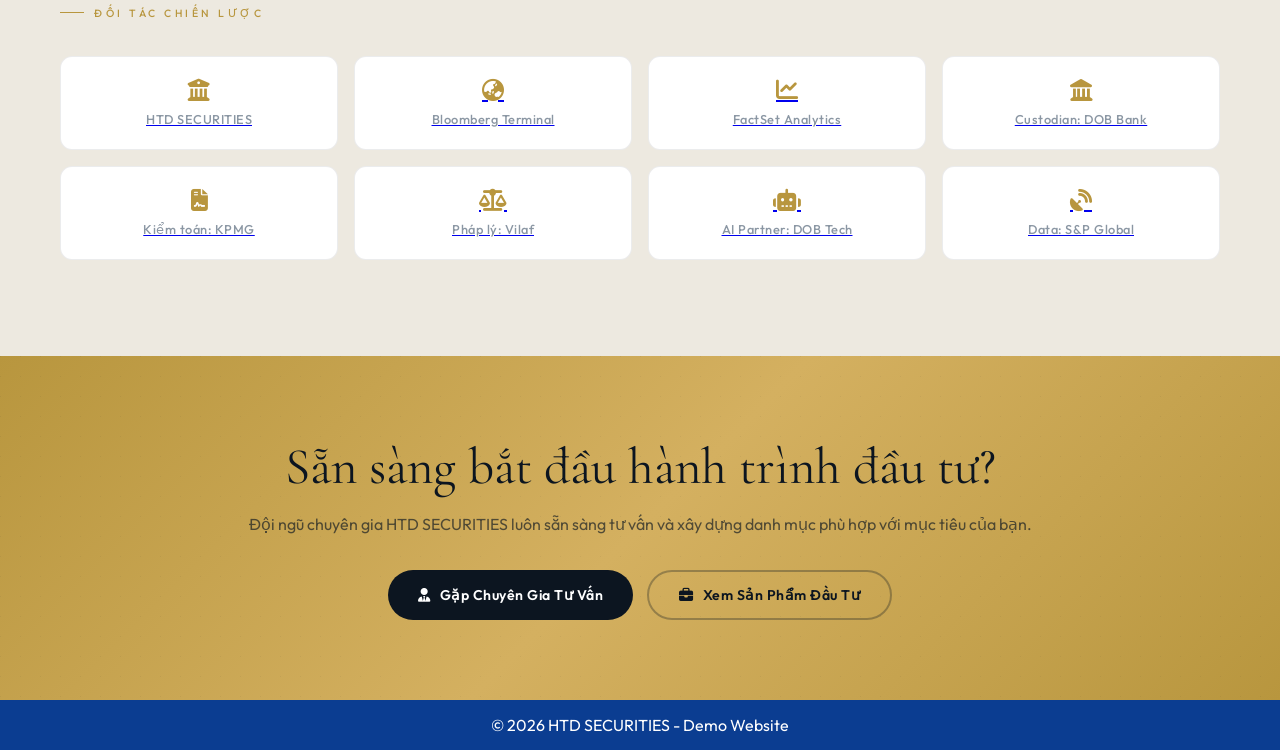
==== commit f6fae176: "update" ====
--- a/about.html
+++ b/about.html
@@ -988,14 +988,14 @@
 ══════════════════════════════════════════ -->
 <section class="ab-hero">
   <div class="hero-left">
-    <div class="hero-eyebrow">Công Ty Chứng Khoán HTD &nbsp;·&nbsp; Est. 2018</div>
+    <div class="hero-eyebrow">HTD SECURITIES &nbsp;·&nbsp; Est. 2018</div>
     <h1 class="hero-h1">
-      Đầu Tư Chủ Động<br>
-      <em>Vững Tin.</em><br>
-      Thịnh Vượng.
+      Quản Lý Tài Sản<br>
+      <em>Vượt Trội.</em><br>
+      Bền Vững.
     </h1>
     <p class="hero-desc">
-      Chúng tôi là công ty chứng khoán độc lập, cung cấp dịch vụ môi giới, tư vấn đầu tư, tư vấn tài chính doanh nghiệp và quản lý tài sản — đồng hành cùng nhà đầu tư tổ chức, doanh nghiệp và cá nhân trên thị trường vốn Việt Nam.
+      Chúng tôi là công ty quản lý quỹ độc lập, kết hợp phân tích định lượng chuyên sâu với triết lý đầu tư có trách nhiệm — kiến tạo giá trị dài hạn cho nhà đầu tư tổ chức và cá nhân tại Việt Nam.
     </p>
     <a href="#mission" class="hero-cta">Khám phá câu chuyện <i class="fas fa-arrow-right"></i></a>
   </div>
@@ -1003,7 +1003,7 @@
     <div class="stat-pillars">
       <div class="stat-pillar">
         <div class="sp-num">12<span>T+</span></div>
-        <div class="sp-label">AUA<br>Tổng tài sản khách hàng</div>
+        <div class="sp-label">AUM<br>Tổng tài sản quản lý</div>
       </div>
       <div class="stat-pillar">
         <div class="sp-num">8<span>+</span></div>
@@ -1011,11 +1011,11 @@
       </div>
       <div class="stat-pillar">
         <div class="sp-num">3<span>k+</span></div>
-        <div class="sp-label">Tài khoản<br>Khách hàng tin tưởng</div>
+        <div class="sp-label">Nhà đầu tư<br>Tin tưởng ủy thác</div>
       </div>
       <div class="stat-pillar">
         <div class="sp-num">18<span>%</span></div>
-        <div class="sp-label">Tăng trưởng doanh thu<br>bình quân 5 năm</div>
+        <div class="sp-label">CAGR trung bình<br>5 năm qua</div>
       </div>
     </div>
   </div>
@@ -1029,19 +1029,19 @@
   <div class="numbers-grid">
     <div class="num-item reveal">
       <div class="num-val"><span class="pre">₫</span><span class="counter" data-target="12">0</span><span class="suf">T+</span></div>
-      <div class="num-label">Tài Sản Khách Hàng<br>(AUA)</div>
+      <div class="num-label">Tài Sản Quản Lý<br>(AUM)</div>
     </div>
     <div class="num-item reveal reveal-delay-1">
       <div class="num-val"><span class="counter" data-target="3200">0</span><span class="suf">+</span></div>
-      <div class="num-label">Tài Khoản<br>Khách Hàng</div>
+      <div class="num-label">Nhà Đầu Tư<br>Tín Nhiệm</div>
     </div>
     <div class="num-item reveal reveal-delay-2">
       <div class="num-val"><span class="counter" data-target="18">0</span><span class="suf">%</span></div>
-      <div class="num-label">Tăng Trưởng Doanh Thu<br>Bình Quân 5 Năm</div>
+      <div class="num-label">Tăng Trưởng Kép<br>5 Năm (CAGR)</div>
     </div>
     <div class="num-item reveal reveal-delay-3">
       <div class="num-val"><span class="counter" data-target="45">0</span><span class="suf">+</span></div>
-      <div class="num-label">Chuyên Gia<br>Tài Chính & Phân Tích</div>
+      <div class="num-label">Chuyên Gia<br>Đầu Tư</div>
     </div>
   </div>
 </div>
@@ -1056,27 +1056,27 @@
         <div class="section-tag">Sứ Mệnh & Tầm Nhìn</div>
         <h2 class="ab-h2">Đặt nhà đầu tư<br>làm <em>trung tâm</em><br>của mọi quyết định.</h2>
         <div class="mission-body">
-          <p>HTD SECURITIES được thành lập với niềm tin rằng <strong>đầu tư hiệu quả không mâu thuẫn với đầu tư có trách nhiệm</strong>. Chúng tôi xây dựng dịch vụ trên nền tảng nghiên cứu vững chắc, công nghệ giao dịch hiện đại và tầm nhìn vĩ mô dài hạn.</p>
-          <p>Tầm nhìn của chúng tôi là trở thành công ty chứng khoán độc lập hàng đầu Đông Nam Á, nơi mỗi tài sản của khách hàng đều được bảo vệ an toàn và gia tăng giá trị với sự minh bạch tuyệt đối.</p>
-          <p>Chúng tôi không chạy theo lợi nhuận ngắn hạn. Chúng tôi <strong>kiến tạo giá trị bền vững</strong> — cho khách hàng, cho doanh nghiệp, và cho thị trường vốn Việt Nam.</p>
+          <p>HTD SECURITIES được thành lập với niềm tin rằng <strong>đầu tư hiệu quả không mâu thuẫn với đầu tư có trách nhiệm</strong>. Chúng tôi xây dựng danh mục bằng nguyên tắc phân tích nền tảng vững chắc, kết hợp mô hình định lượng tiên tiến và tầm nhìn vĩ mô dài hạn.</p>
+          <p>Tầm nhìn của chúng tôi là trở thành công ty quản lý quỹ độc lập hàng đầu Đông Nam Á, nơi mà mỗi đồng vốn được ủy thác đều được bảo vệ và tăng trưởng với sự minh bạch tuyệt đối.</p>
+          <p>Chúng tôi không chạy theo lợi nhuận ngắn hạn. Chúng tôi <strong>kiến tạo giá trị bền vững</strong> — cho nhà đầu tư, cho cộng đồng, và cho thị trường vốn Việt Nam.</p>
         </div>
       </div>
       <div class="mission-aside">
         <div class="value-chip reveal reveal-delay-1">
           <div class="vc-title"><i class="fas fa-eye"></i>&nbsp; Minh Bạch</div>
-          <div class="vc-body">Báo cáo định kỳ, biểu phí công khai, không ẩn phí. Mọi khuyến nghị và dịch vụ đều được giải thích đầy đủ cho khách hàng.</div>
+          <div class="vc-body">Báo cáo định kỳ, chi phí rõ ràng, không ẩn phí. Mọi quyết định đầu tư đều được giải thích đầy đủ cho khách hàng.</div>
         </div>
         <div class="value-chip reveal reveal-delay-2">
           <div class="vc-title"><i class="fas fa-shield-alt"></i>&nbsp; Tính Độc Lập</div>
-          <div class="vc-body">Không thuộc sở hữu ngân hàng hay tập đoàn lớn. Chính sách quản lý xung đột lợi ích chặt chẽ, đặt lợi ích khách hàng lên hàng đầu.</div>
+          <div class="vc-body">Không thuộc sở hữu ngân hàng hay tập đoàn lớn. Lợi ích của chúng tôi hoàn toàn gắn liền với lợi ích của nhà đầu tư.</div>
         </div>
         <div class="value-chip reveal reveal-delay-3">
           <div class="vc-title"><i class="fas fa-leaf"></i>&nbsp; Trách Nhiệm ESG</div>
-          <div class="vc-body">Tích hợp tiêu chí môi trường, xã hội, quản trị vào quy trình nghiên cứu, tư vấn và đánh giá doanh nghiệp.</div>
+          <div class="vc-body">Tích hợp tiêu chí môi trường, xã hội, quản trị vào quy trình lựa chọn danh mục từ giai đoạn đầu nghiên cứu.</div>
         </div>
         <div class="value-chip reveal reveal-delay-4">
           <div class="vc-title"><i class="fas fa-brain"></i>&nbsp; Đổi Mới Liên Tục</div>
-          <div class="vc-body">Ứng dụng AI, machine learning và big data vào nghiên cứu và nền tảng giao dịch, kết hợp kinh nghiệm chuyên gia dày dặn.</div>
+          <div class="vc-body">Ứng dụng AI, machine learning và big data vào phân tích đầu tư, kết hợp kinh nghiệm chuyên gia dày dặn.</div>
         </div>
       </div>
     </div>
@@ -1089,33 +1089,33 @@
 <section class="ab-section alt">
   <div class="inner">
     <div style="text-align:center;margin-bottom:52px" class="reveal">
-      <div class="section-tag" style="justify-content:center">Nền Tảng Dịch Vụ</div>
-      <h2 class="ab-h2">Bốn trụ cột <em>định hướng</em><br>mọi dịch vụ của chúng tôi</h2>
+      <div class="section-tag" style="justify-content:center">Triết Lý Đầu Tư</div>
+      <h2 class="ab-h2">Bốn trụ cột <em>định hướng</em><br>mọi danh mục đầu tư</h2>
     </div>
     <div class="philosophy-grid reveal">
       <div class="ph-item">
         <div class="ph-num">01</div>
         <div class="ph-icon"><i class="fas fa-search-dollar"></i></div>
-        <div class="ph-title">Nghiên Cứu & Phân Tích Chuyên Sâu</div>
-        <div class="ph-body">Mỗi khuyến nghị đều dựa trên quy trình thẩm định đa tầng: phân tích ngành, mô hình định giá DCF, đánh giá ban quản trị và kiểm tra kịch bản vĩ mô trước khi đến tay khách hàng.</div>
+        <div class="ph-title">Phân Tích Nền Tảng Chuyên Sâu</div>
+        <div class="ph-body">Mỗi tài sản đều trải qua quy trình thẩm định đa tầng: phân tích ngành, mô hình DCF, đánh giá ban quản trị và kiểm tra stress-test kịch bản vĩ mô trước khi đưa vào danh mục.</div>
       </div>
       <div class="ph-item">
         <div class="ph-num">02</div>
         <div class="ph-icon"><i class="fas fa-balance-scale"></i></div>
         <div class="ph-title">Quản Trị Rủi Ro Chủ Động</div>
-        <div class="ph-body">Chúng tôi giám sát liên tục theo thời gian thực các chỉ tiêu an toàn tài chính, tỷ lệ ký quỹ, rủi ro thanh khoản, rủi ro thị trường và rủi ro đối tác trên toàn hệ thống.</div>
+        <div class="ph-body">Rủi ro không chỉ được đo bằng biến động (volatility). Chúng tôi giám sát drawdown tối đa, tương quan tài sản, rủi ro thanh khoản và rủi ro đuôi (tail risk) liên tục 24/7.</div>
       </div>
       <div class="ph-item">
         <div class="ph-num">03</div>
         <div class="ph-icon"><i class="fas fa-layer-group"></i></div>
-        <div class="ph-title">Giải Pháp Tài Chính Toàn Diện</div>
-        <div class="ph-body">Từ môi giới, giao dịch ký quỹ, lưu ký đến tư vấn phát hành và quản lý tài sản, khách hàng được tiếp cận hệ sinh thái dịch vụ đồng bộ, liền mạch trên một nền tảng duy nhất.</div>
+        <div class="ph-title">Đa Dạng Hoá Thông Minh</div>
+        <div class="ph-body">Đa dạng hoá thật sự là đa dạng về nguồn rủi ro, không chỉ về số lượng tài sản. Chúng tôi xây dựng danh mục có tương quan thấp giữa các thành phần, tối ưu tỷ lệ Sharpe tổng thể.</div>
       </div>
       <div class="ph-item">
         <div class="ph-num">04</div>
         <div class="ph-icon"><i class="fas fa-hourglass-half"></i></div>
-        <div class="ph-title">Đồng Hành Dài Hạn, Kỷ Luật Cao</div>
-        <div class="ph-body">Thị trường ngắn hạn bị dẫn dắt bởi cảm xúc; dài hạn bị dẫn dắt bởi nền tảng. Chúng tôi tư vấn khách hàng kiên định với chiến lược, đồng thời tuân thủ nghiêm quy định pháp luật và chuẩn mực đạo đức nghề nghiệp.</div>
+        <div class="ph-title">Tầm Nhìn Dài Hạn, Kỷ Luật Cao</div>
+        <div class="ph-body">Thị trường ngắn hạn bị dẫn dắt bởi cảm xúc; dài hạn bị dẫn dắt bởi nền tảng. Chúng tôi không phản ứng với nhiễu thị trường — chúng tôi kiên định với chiến lược được xây dựng kỹ lưỡng.</div>
       </div>
     </div>
   </div>
@@ -1135,7 +1135,7 @@
         <div class="tl-left">
           <div class="tl-year">2018</div>
           <div class="tl-title">Thành Lập HTD SECURITIES</div>
-          <div class="tl-body">Ra đời với vốn điều lệ 50 tỷ đồng, được UBCKNN cấp giấy phép hoạt động số 01/GCN-UBCK cho nghiệp vụ môi giới và tư vấn đầu tư chứng khoán. Đội ngũ sáng lập gồm 5 chuyên gia từ các định chế tài chính quốc tế.</div>
+          <div class="tl-body">Ra đời với vốn điều lệ 50 tỷ đồng, giấy phép quản lý quỹ số 01/GCN-UBCK. Đội ngũ sáng lập gồm 5 chuyên gia từ các tập đoàn tài chính quốc tế.</div>
         </div>
         <div class="tl-dot"></div>
         <div class="tl-right"></div>
@@ -1145,15 +1145,15 @@
         <div class="tl-dot"></div>
         <div class="tl-right">
           <div class="tl-year">2020</div>
-          <div class="tl-title">Ra Mắt Nền Tảng Giao Dịch Trực Tuyến</div>
-          <div class="tl-body">Triển khai nền tảng giao dịch trên web và di động. Tài sản khách hàng đạt 500 tỷ đồng sau 6 tháng, số tài khoản mở mới tăng gấp 4 lần trong năm đầu vận hành.</div>
+          <div class="tl-title">Ra Mắt Quỹ Đầu Tiên</div>
+          <div class="tl-body">Quỹ cổ phiếu tăng trưởng HTD Growth Fund đạt AUM 500 tỷ đồng sau 6 tháng. Lợi suất năm đầu đạt 24%, vượt VN-Index 11 điểm %.</div>
         </div>
       </div>
       <div class="tl-item reveal reveal-delay-2">
         <div class="tl-left">
           <div class="tl-year">2021</div>
-          <div class="tl-title">Mở Rộng Hệ Sinh Thái Dịch Vụ</div>
-          <div class="tl-body">Triển khai dịch vụ giao dịch ký quỹ và tư vấn đầu tư cá nhân hoá (Private Wealth) cho khách hàng tổ chức và HNW. Tài sản khách hàng vượt 3.000 tỷ đồng.</div>
+          <div class="tl-title">Mở Rộng Dịch Vụ Quản Lý Tài Sản</div>
+          <div class="tl-body">Triển khai dịch vụ quản lý danh mục cá nhân hoá (Discretionary Portfolio Management) cho nhà đầu tư tổ chức và HNW. AUM vượt 3.000 tỷ đồng.</div>
         </div>
         <div class="tl-dot"></div>
         <div class="tl-right"></div>
@@ -1163,15 +1163,15 @@
         <div class="tl-dot"></div>
         <div class="tl-right">
           <div class="tl-year">2023</div>
-          <div class="tl-title">Tư Vấn Doanh Nghiệp & Thị Trường Trái Phiếu</div>
-          <div class="tl-body">Thành lập khối Tư vấn Tài chính Doanh nghiệp, tham gia tư vấn phát hành cổ phiếu và trái phiếu doanh nghiệp. Đồng thời áp dụng khung ESG vào nghiên cứu và tư vấn đầu tư.</div>
+          <div class="tl-title">Tích Hợp ESG & Quỹ Trái Phiếu</div>
+          <div class="tl-body">Ra mắt HTD ESG Fund — quỹ đầu tiên tại Việt Nam áp dụng đầy đủ khung ESG theo chuẩn UNPRI. Đồng thời triển khai quỹ trái phiếu doanh nghiệp HTD Bond Fund.</div>
         </div>
       </div>
       <div class="tl-item reveal reveal-delay-2">
         <div class="tl-left">
           <div class="tl-year">2025</div>
           <div class="tl-title">Mở Chi Nhánh Hà Nội & Đà Nẵng</div>
-          <div class="tl-body">Mở rộng mạng lưới ra Hà Nội và Đà Nẵng, nâng tổng đội ngũ lên 45 chuyên gia. Tài sản khách hàng đạt 8.000 tỷ đồng, thuộc nhóm công ty chứng khoán độc lập tăng trưởng nhanh tại Việt Nam.</div>
+          <div class="tl-body">Mở rộng mạng lưới ra Hà Nội và Đà Nẵng, nâng tổng đội ngũ lên 45 chuyên gia. AUM đạt 8.000 tỷ đồng, top 10 công ty quản lý quỹ độc lập tại Việt Nam.</div>
         </div>
         <div class="tl-dot"></div>
         <div class="tl-right"></div>
@@ -1182,7 +1182,7 @@
         <div class="tl-right">
           <div class="tl-year">2026</div>
           <div class="tl-title">Hướng Tới Đông Nam Á</div>
-          <div class="tl-body">Triển khai nền tảng giao dịch xuyên biên giới, tích hợp AI vào nghiên cứu và quản trị rủi ro, tài sản khách hàng vượt mốc 12.000 tỷ đồng. Hướng đến niêm yết và mở rộng sang Singapore.</div>
+          <div class="tl-body">Triển khai nền tảng đầu tư xuyên biên giới, tích hợp AI vào quy trình phân tích, AUM vượt mốc 12.000 tỷ đồng. Hướng đến niêm yết và mở rộng sang Singapore.</div>
         </div>
       </div>
     </div>
@@ -1204,7 +1204,7 @@
         <div class="tc-body">
           <div class="tc-name">Ngô Quốc Bảo</div>
           <div class="tc-role">Tổng Giám Đốc (CEO)</div>
-          <div class="tc-bio">20 năm kinh nghiệm trong lĩnh vực chứng khoán, ngân hàng đầu tư và tài chính doanh nghiệp. MBA tại INSEAD, CFA Charterholder. Người đặt nền móng cho định hướng phát triển của HTD SECURITIES.</div>
+          <div class="tc-bio">20 năm kinh nghiệm quản lý quỹ tại Dragon Capital và VinaCapital. MBA tại INSEAD, CFA Charterholder. Người đặt nền móng cho triết lý đầu tư của HTD SECURITIES.</div>
           <div class="tc-links">
             <a href="#"><i class="fab fa-linkedin-in"></i></a>
             <a href="#"><i class="fas fa-envelope"></i></a>
@@ -1215,8 +1215,8 @@
         <div class="tc-avatar"><div class="tc-initials">NVA</div></div>
         <div class="tc-body">
           <div class="tc-name">Nguyễn Việt Anh</div>
-          <div class="tc-role">Giám Đốc Nghiên Cứu & Đầu Tư (CIO)</div>
-          <div class="tc-bio">Cựu Trưởng phòng Phân tích tại Vietcombank Securities. Phụ trách nghiên cứu, chiến lược đầu tư và hoạt động tự doanh. Thạc sĩ Toán Tài chính ĐH Quốc gia Singapore, CFA & FRM Charterholder.</div>
+          <div class="tc-role">Giám Đốc Đầu Tư (CIO)</div>
+          <div class="tc-bio">Cựu Trưởng phòng Phân tích tại Vietcombank Securities. Chuyên gia phân tích định lượng, Thạc sĩ Toán Tài chính ĐH Quốc gia Singapore. CFA & FRM Charterholder.</div>
           <div class="tc-links">
             <a href="#"><i class="fab fa-linkedin-in"></i></a>
             <a href="#"><i class="fas fa-envelope"></i></a>
@@ -1240,7 +1240,7 @@
         <div class="tc-body">
           <div class="tc-name">Huỳnh Lê Bảo Nghi</div>
           <div class="tc-role">Giám Đốc Tuân Thủ (CCO)</div>
-          <div class="tc-bio">Cựu chuyên viên cao cấp UBCKNN, chuyên gia pháp lý chứng khoán với 12 năm kinh nghiệm. Phụ trách hệ thống tuân thủ, kiểm soát nội bộ và khung quản trị ESG của công ty.</div>
+          <div class="tc-bio">Cựu chuyên viên cao cấp UBCKNN, chuyên gia pháp lý chứng khoán với 12 năm kinh nghiệm. Tiên phong trong xây dựng khung quản trị ESG cho ngành quỹ Việt Nam.</div>
           <div class="tc-links">
             <a href="#"><i class="fab fa-linkedin-in"></i></a>
             <a href="#"><i class="fas fa-envelope"></i></a>
@@ -1252,7 +1252,7 @@
         <div class="tc-body">
           <div class="tc-name">Nguyễn Hà Anh</div>
           <div class="tc-role">Giám Đốc Tài Chính (CFO)</div>
-          <div class="tc-bio">10 năm trong ngành private banking tại HSBC Việt Nam và Standard Chartered. Phụ trách tài chính, kế toán và quản trị vốn; chuyên gia tư vấn tài sản cho nhà đầu tư UHNW và gia đình doanh nhân.</div>
+          <div class="tc-bio">10 năm trong ngành private banking tại HSBC Việt Nam và Standard Chartered. Chuyên gia tư vấn tài sản cho nhà đầu tư UHNW và gia đình doanh nhân.</div>
           <div class="tc-links">
             <a href="#"><i class="fab fa-linkedin-in"></i></a>
             <a href="#"><i class="fas fa-envelope"></i></a>
@@ -1264,7 +1264,7 @@
         <div class="tc-body">
           <div class="tc-name">Mai Phong Minh</div>
           <div class="tc-role">Giám Đốc Vận Hành (COO)</div>
-          <div class="tc-bio">Phụ trách vận hành giao dịch, thanh toán bù trừ, lưu ký và chăm sóc khách hàng.</div>
+          <div class="tc-bio">Quản lý các quy trình vận hành và hoạt động nội bộ hằng ngày.</div>
           <div class="tc-links">
             <a href="#"><i class="fab fa-linkedin-in"></i></a>
             <a href="#"><i class="fas fa-envelope"></i></a>
@@ -1276,7 +1276,7 @@
         <div class="tc-body">
           <div class="tc-name">Nguyễn Quang Huy</div>
           <div class="tc-role">Giám Đốc Công Nghệ (CTO)</div>
-          <div class="tc-bio">Phụ trách hạ tầng công nghệ, hệ thống giao dịch và an toàn thông tin.</div>
+          <div class="tc-bio">Quản lý hạ tầng và chiến lược công nghệ thông tin.</div>
           <div class="tc-links">
             <a href="#"><i class="fab fa-linkedin-in"></i></a>
             <a href="#"><i class="fas fa-envelope"></i></a>
@@ -1296,11 +1296,11 @@
       <div class="section-tag">Giấy Phép & Chứng Nhận</div>
       <h2 class="ab-h2">Hoạt động dưới sự <em>giám sát</em><br>của cơ quan quản lý</h2>
       <div class="license-row">
-        <div class="license-chip"><i class="fas fa-certificate"></i> Giấy phép hoạt động công ty chứng khoán – UBCKNN</div>
-        <div class="license-chip"><i class="fas fa-building"></i> Thành viên VASP</div>
-        <div class="license-chip"><i class="fas fa-leaf"></i> Cam kết ESG & Phát triển bền vững</div>
+        <div class="license-chip"><i class="fas fa-certificate"></i> Giấy phép UBCKNN số 01/GCN-UBCK</div>
+        <div class="license-chip"><i class="fas fa-building"></i> Thành viên VAFI</div>
+        <div class="license-chip"><i class="fas fa-leaf"></i> Ký kết UNPRI 2023</div>
         <div class="license-chip"><i class="fas fa-shield-alt"></i> ISO 27001 Certified</div>
-        <div class="license-chip"><i class="fas fa-check-circle"></i> Thành viên giao dịch HOSE · HNX</div>
+        <div class="license-chip"><i class="fas fa-check-circle"></i> Tuân thủ Basel III</div>
       </div>
     </div>
    <div style="margin-top:60px" class="reveal">
@@ -1309,7 +1309,7 @@
     <a href="https://050611230112-crypto.github.io/DOBNCapital/home.html" target="_blank" class="partner-box"><i class="fas fa-university"></i><span>HTD SECURITIES</span></a>
     <a href="https://professional.bloomberg.com/products/bloomberg-terminal/" target="_blank" class="partner-box"><i class="fas fa-globe-asia"></i><span>Bloomberg Terminal</span></a>
     <a href="https://www.factset.com/solutions/portfolio-analytics" target="_blank" class="partner-box"><i class="fas fa-chart-line"></i><span>FactSet Analytics</span></a>
-    <a href="https://050611230112-crypto.github.io/DOBNCapital/homebank.html" target="_blank" class="partner-box"><i class="fas fa-landmark"></i><span>Ngân hàng thanh toán: DOB Bank</span></a>
+    <a href="https://050611230112-crypto.github.io/DOBNCapital/homebank.html" target="_blank" class="partner-box"><i class="fas fa-landmark"></i><span>Custodian: DOB Bank</span></a>
     <a href="https://kpmg.com/vn/vi.html" target="_blank" class="partner-box"><i class="fas fa-file-contract"></i><span>Kiểm toán: KPMG</span></a>
     <a href="https://www.vilaf.com.vn/" target="_blank" class="partner-box"><i class="fas fa-balance-scale"></i><span>Pháp lý: Vilaf</span></a>
     <a href="https://050611230112-crypto.github.io/DOBNCapital/aboutt.html" target="_blank" class="partner-box"><i class="fas fa-robot"></i><span>AI Partner: DOB Tech</span></a>
@@ -1324,16 +1324,16 @@
 ══════════════════════════════════════════ -->
 <section class="cta-band reveal">
   <h2>Sẵn sàng bắt đầu hành trình đầu tư?</h2>
-  <p>Đội ngũ chuyên gia HTD SECURITIES luôn sẵn sàng tư vấn và đồng hành cùng bạn với giải pháp phù hợp mục tiêu tài chính.</p>
+  <p>Đội ngũ chuyên gia HTD SECURITIES luôn sẵn sàng tư vấn và xây dựng danh mục phù hợp với mục tiêu của bạn.</p>
   <div class="cta-buttons">
     <a href="customer.html" class="btn-dark"><i class="fas fa-user-tie"></i> Gặp Chuyên Gia Tư Vấn</a>
-    <a href="products.html" class="btn-outline-dark"><i class="fas fa-briefcase"></i> Xem Sản Phẩm & Dịch Vụ</a>
+    <a href="products.html" class="btn-outline-dark"><i class="fas fa-briefcase"></i> Xem Sản Phẩm Đầu Tư</a>
   </div>
 </section>
 
 <!-- ══ FOOTER ══ -->
 <footer>
-  <p>© 2026 Công ty Cổ phần Chứng khoán HTD (HTD SECURITIES). Bảo lưu mọi quyền.<br>Đầu tư chứng khoán có rủi ro. Giá trị tài sản đầu tư có thể tăng hoặc giảm; kết quả trong quá khứ không bảo đảm cho kết quả trong tương lai.</p>
+  <p>© 2026 HTD SECURITIES - Demo Website</p>
 </footer>
 
 <script>
